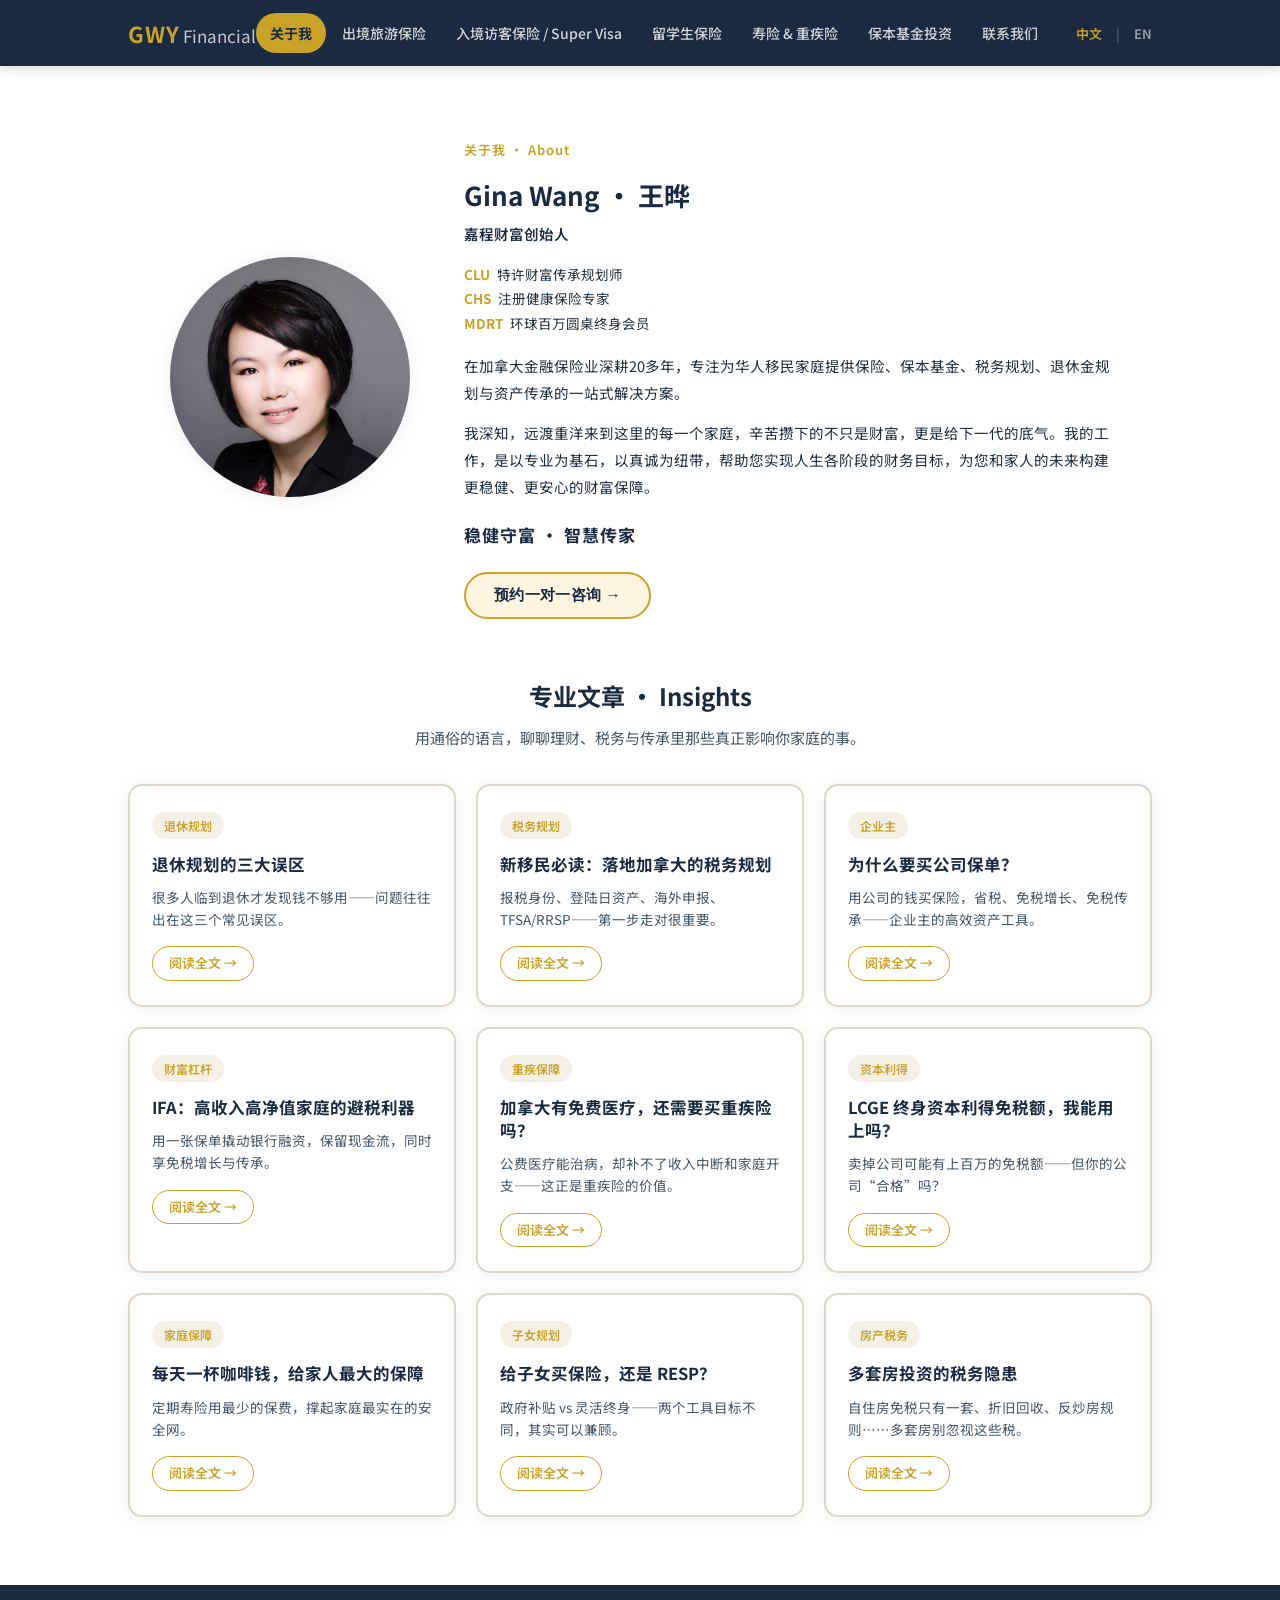
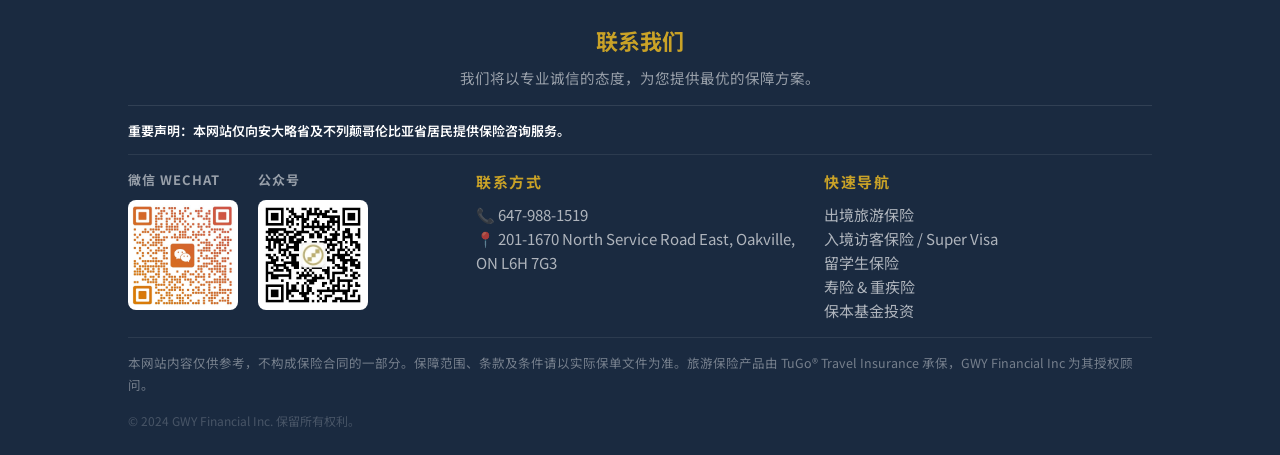
==== about.html @ a99959af "首页改回旅游保险：根页直接打开旅游保险导购，关于我移至 about.html - index.html 现为旅游保险落地页（根页），直接引导销售 - 原首页(关于我)内容移至 about.html，导" ====
<!DOCTYPE html>
<html lang="zh-CN">
<head>
  <meta charset="UTF-8" />
  <meta name="viewport" content="width=device-width, initial-scale=1.0" />
  <title>关于我 | GWY Financial Inc</title>
  <meta name="description" content="嘉程财富 GWY Financial Inc 创始人 Gina Wang —— 为华人移民家庭提供保险理财、保本基金、税务规划、退休金规划与资产传承的一站式服务。" />
  <link rel="stylesheet" href="styles.css?v=6" />
  <link rel="preconnect" href="https://fonts.googleapis.com" />
  <link href="https://fonts.googleapis.com/css2?family=Noto+Sans+SC:wght@300;400;500;700&family=Inter:wght@300;400;500;600;700&display=swap" rel="stylesheet" />
</head>
<body>

<!-- ========== HEADER ========== -->
<header class="site-header">
  <div class="container header-inner">
    <a href="index.html" class="logo">
      <span class="logo-gwy">GWY</span><span class="logo-fin"> Financial</span>
    </a>
    <button class="nav-toggle" aria-label="菜单" onclick="toggleNav()">&#9776;</button>
    <nav class="main-nav" id="mainNav">
      <a href="about.html" class="active" data-i18n="nav.about">关于我</a>
      <a href="index.html#modal-travel"  data-i18n="nav.outbound">出境旅游保险</a>
      <a href="index.html#modal-inbound" data-i18n="nav.inbound">入境访客保险 / Super Visa</a>
      <a href="index.html#modal-student" data-i18n="nav.student">留学生保险</a>
      <a href="index.html#modal-life"    data-i18n="nav.life">寿险 &amp; 重疾险</a>
      <a href="index.html#modal-gif"     data-i18n="nav.gif">保本基金投资</a>
      <a href="#contact-footer" data-i18n="nav.contact">联系我们</a>
    </nav>
    <div class="lang-toggle">
      <button id="btn-zh" class="lang-btn active" onclick="setLang('zh')">中文</button>
      <span class="lang-sep">|</span>
      <button id="btn-en" class="lang-btn"        onclick="setLang('en')">EN</button>
    </div>
  </div>
</header>

<!-- ========== ABOUT / 个人介绍 ========== -->
<section class="section about-section" id="about">
  <div class="container">
    <div class="about-grid">
      <div class="about-photo no-photo">
        <img src="advisor-photo.jpg" alt="顾问照片"
             onload="this.parentNode.classList.remove('no-photo')"
             onerror="this.remove()" />
        <span class="about-photo-ph" data-i18n="about.photo.ph">在此放置您的照片<br/>advisor-photo.jpg</span>
      </div>
      <div class="about-bio">
        <span class="about-eyebrow" data-i18n="about.eyebrow">关于我 · About</span>
        <h2 data-i18n="about.name">Gina Wang · 王晔</h2>
        <p class="about-title" data-i18n="about.title">嘉程财富创始人</p>
        <ul class="about-creds">
          <li data-i18n="about.cred1"><strong>CLU</strong> 特许财富传承规划师</li>
          <li data-i18n="about.cred2"><strong>CHS</strong> 注册健康保险专家</li>
          <li data-i18n="about.cred3"><strong>MDRT</strong> 环球百万圆桌终身会员</li>
        </ul>
        <p data-i18n="about.p1">在加拿大金融保险业深耕20多年，专注为华人移民家庭提供保险、保本基金、税务规划、退休金规划与资产传承的一站式解决方案。</p>
        <p data-i18n="about.p2">我深知，远渡重洋来到这里的每一个家庭，辛苦攒下的不只是财富，更是给下一代的底气。我的工作，是以专业为基石，以真诚为纽带，帮助您实现人生各阶段的财务目标，为您和家人的未来构建更稳健、更安心的财富保障。</p>
        <p class="about-slogan" data-i18n="about.slogan">稳健守富 · 智慧传家</p>
        <div class="about-contact">
          <button type="button" class="btn btn-primary" data-i18n="about.cta" onclick="document.getElementById('aboutReveal').classList.toggle('show')">预约一对一咨询 →</button>
          <div class="about-reveal" id="aboutReveal">
            <a href="tel:6479881519" class="about-phone">📞 647-988-1519</a>
            <div class="about-wechat">
              <img src="wechat-qr.png" alt="微信二维码" />
              <span data-i18n="about.wechat">微信扫码联系</span>
            </div>
          </div>
        </div>
      </div>
    </div>

    <div class="about-articles">
      <h3 data-i18n="about.articles.h">专业文章 · Insights</h3>
      <p class="section-sub" data-i18n="about.articles.sub">用通俗的语言，聊聊理财、税务与传承里那些真正影响你家庭的事。</p>
      <div class="article-cards-grid">

        <div class="article-tile" onclick="openModal('modal-art1')">
          <div class="article-tag" data-i18n="about.art1.tag">退休规划</div>
          <h4 data-i18n="about.art1.t">退休规划的三大误区</h4>
          <p data-i18n="about.art1.p">很多人临到退休才发现钱不够用——问题往往出在这三个常见误区。</p>
          <span class="tile-cta" data-i18n="about.art.cta">阅读全文 →</span>
        </div>

        <div class="article-tile" onclick="openModal('modal-art2')">
          <div class="article-tag" data-i18n="about.art2.tag">税务规划</div>
          <h4 data-i18n="about.art2.t">新移民必读：落地加拿大的税务规划</h4>
          <p data-i18n="about.art2.p">报税身份、登陆日资产、海外申报、TFSA/RRSP——第一步走对很重要。</p>
          <span class="tile-cta" data-i18n="about.art.cta">阅读全文 →</span>
        </div>

        <div class="article-tile" onclick="openModal('modal-art3')">
          <div class="article-tag" data-i18n="about.art3.tag">企业主</div>
          <h4 data-i18n="about.art3.t">为什么要买公司保单？</h4>
          <p data-i18n="about.art3.p">用公司的钱买保险，省税、免税增长、免税传承——企业主的高效资产工具。</p>
          <span class="tile-cta" data-i18n="about.art.cta">阅读全文 →</span>
        </div>

        <div class="article-tile" onclick="openModal('modal-art4')">
          <div class="article-tag" data-i18n="about.art4.tag">财富杠杆</div>
          <h4 data-i18n="about.art4.t">IFA：高收入高净值家庭的避税利器</h4>
          <p data-i18n="about.art4.p">用一张保单撬动银行融资，保留现金流，同时享免税增长与传承。</p>
          <span class="tile-cta" data-i18n="about.art.cta">阅读全文 →</span>
        </div>

        <div class="article-tile" onclick="openModal('modal-art5')">
          <div class="article-tag" data-i18n="about.art5.tag">重疾保障</div>
          <h4 data-i18n="about.art5.t">加拿大有免费医疗，还需要买重疾险吗？</h4>
          <p data-i18n="about.art5.p">公费医疗能治病，却补不了收入中断和家庭开支——这正是重疾险的价值。</p>
          <span class="tile-cta" data-i18n="about.art.cta">阅读全文 →</span>
        </div>

        <div class="article-tile" onclick="openModal('modal-art6')">
          <div class="article-tag" data-i18n="about.art6.tag">资本利得</div>
          <h4 data-i18n="about.art6.t">LCGE 终身资本利得免税额，我能用上吗？</h4>
          <p data-i18n="about.art6.p">卖掉公司可能有上百万的免税额——但你的公司“合格”吗？</p>
          <span class="tile-cta" data-i18n="about.art.cta">阅读全文 →</span>
        </div>

        <div class="article-tile" onclick="openModal('modal-art7')">
          <div class="article-tag" data-i18n="about.art7.tag">家庭保障</div>
          <h4 data-i18n="about.art7.t">每天一杯咖啡钱，给家人最大的保障</h4>
          <p data-i18n="about.art7.p">定期寿险用最少的保费，撑起家庭最实在的安全网。</p>
          <span class="tile-cta" data-i18n="about.art.cta">阅读全文 →</span>
        </div>

        <div class="article-tile" onclick="openModal('modal-art8')">
          <div class="article-tag" data-i18n="about.art8.tag">子女规划</div>
          <h4 data-i18n="about.art8.t">给子女买保险，还是 RESP？</h4>
          <p data-i18n="about.art8.p">政府补贴 vs 灵活终身——两个工具目标不同，其实可以兼顾。</p>
          <span class="tile-cta" data-i18n="about.art.cta">阅读全文 →</span>
        </div>

        <div class="article-tile" onclick="openModal('modal-art9')">
          <div class="article-tag" data-i18n="about.art9.tag">房产税务</div>
          <h4 data-i18n="about.art9.t">多套房投资的税务隐患</h4>
          <p data-i18n="about.art9.p">自住房免税只有一套、折旧回收、反炒房规则……多套房别忽视这些税。</p>
          <span class="tile-cta" data-i18n="about.art.cta">阅读全文 →</span>
        </div>

      </div>
    </div>
  </div>
</section>

<!-- ========== FOOTER ========== -->
<footer class="site-footer" id="contact-footer">
  <div class="container footer-inner">
    <div class="footer-advisor">
      <h3 data-i18n="footer.adv.h3">请联系您的顾问 | Contact Your Advisor</h3>
      <p data-i18n="footer.adv.p">我们将以专业诚信的态度，为您提供最优的保障方案。</p>
    </div>
    <p class="footer-disclaimer-highlight" data-i18n="footer.disclaimer">重要声明：本网站仅向安大略省及不列颠哥伦比亚省居民提供保险咨询服务。</p>
    <div class="footer-grid">
      <div class="footer-col">
        <div class="qr-row">
          <div class="qr-item">
            <h4 data-i18n="footer.wechat">微信 WeChat</h4>
            <img src="wechat-qr.png" alt="微信二维码" class="qr-img" />
          </div>
          <div class="qr-item">
            <h4>公众号</h4>
            <img src="official-qr.png" alt="公众号二维码" class="qr-img" />
          </div>
        </div>
      </div>
      <div class="footer-col">
        <h4 data-i18n="footer.ct.h4">联系方式</h4>
        <p>📞 <a href="tel:6479881519">647-988-1519</a></p>
        <p>📍 201-1670 North Service Road East, Oakville, ON L6H 7G3</p>
      </div>
      <div class="footer-col">
        <h4 data-i18n="footer.nav.h4">快速导航</h4>
        <p><a href="index.html#modal-travel"  data-i18n="nav.outbound">出境旅游保险</a></p>
        <p><a href="index.html#modal-inbound" data-i18n="nav.inbound">入境访客保险 / Super Visa</a></p>
        <p><a href="index.html#modal-student" data-i18n="nav.student">留学生保险</a></p>
        <p><a href="index.html#modal-life"    data-i18n="nav.life">寿险 &amp; 重疾险</a></p>
        <p><a href="index.html#modal-gif"     data-i18n="tile.gif.h">保本基金投资</a></p>
      </div>
    </div>
    <div class="footer-legal">
      <p data-i18n="footer.legal"></p>
      <p style="margin-top:14px;font-size:12px;opacity:.5" data-i18n="footer.copy">© 2024 GWY Financial Inc. 保留所有权利。</p>
    </div>
  </div>
</footer>

<!-- MODAL OVERLAY -->
<div class="modal-overlay" id="modalOverlay" onclick="closeModal()"></div>

<!-- ── ARTICLE MODALS ── -->
<div class="modal" id="modal-art1" role="dialog" aria-modal="true">
  <div class="modal-header">
    <h2 data-i18n="about.art1.t">退休规划的三大误区</h2>
    <button class="modal-close" onclick="closeModal()" aria-label="关闭">✕</button>
  </div>
  <div class="modal-body article-body">
    <p class="article-lead">退休规划，不是退休前才该做的事。下面这三个误区，几乎每个家庭都踩过——越早避开，退休生活越从容。</p>

    <h4>误区一：靠政府福利就够养老</h4>
    <p>很多人以为有 CPP（养老金）和 OAS（老年金）就能安心退休。事实上，这两项加起来通常只能替代退休前收入的 <strong>30%–40%</strong>，远不足以维持原有的生活水平。</p>
    <p>更要注意 OAS 的“回拨”（Clawback）：当你的退休净收入超过约 $90,000，OAS 就会被逐步扣减，收入越高，能拿到的越少。</p>

    <h4>误区二：RRSP 存得越多越好</h4>
    <p>RRSP 是“延税”，不是“免税”。供款时能减税，但退休提取时 <strong>100% 计为收入</strong>，可能把你推到更高税阶，甚至触发 OAS 回拨。</p>
    <ul>
      <li>聪明的做法是 <strong>RRSP / TFSA / 非注册账户</strong> 三者搭配；</li>
      <li>让未来的提取在不同税务“口袋”之间灵活调配，整体税负更低。</li>
    </ul>

    <h4>误区三：退休了就该把钱全放进 GIC / 现金</h4>
    <p>退休后你可能还要再花 25–30 年，通胀会持续侵蚀购买力。完全保守反而带来“长寿风险”——钱比人先花完。适度的稳健增长，依然必要。</p>

    <h4>解决方案：两个免税退休金工具</h4>
    <p>避开误区之后，这两个工具特别适合用来打造退休后的“免税现金流”：</p>
    <ul>
      <li><strong>TFSA（免税储蓄账户）</strong>：账户内投资的增长与取款<strong>全程免税</strong>；退休后提取不计为应税收入，既不会推高税阶，也不触发 OAS 回拨——是退休现金流里最灵活的“免税口袋”。</li>
      <li><strong>分红储蓄保险（参与型分红保险）</strong>：保单现金价值长期<strong>免税复利</strong>增长；退休后可通过保单贷款 / 提取，获得稳定的“免税”补充收入，而不增加应税收入；同时还附带终身寿险保障与财富传承功能，一举多得。</li>
    </ul>
    <p>一句话：想退休后“少缴税、多到手”，<strong>TFSA</strong> 与<strong>分红储蓄保险</strong>是打造免税退休金的两大利器。</p>

    <p class="article-disclaimer">※ 本文仅作一般信息参考，不构成具体的税务、法律或投资建议。请结合自身情况咨询专业顾问。</p>
  </div>
</div>

<div class="modal" id="modal-art2" role="dialog" aria-modal="true">
  <div class="modal-header">
    <h2 data-i18n="about.art2.t">新移民必读：落地加拿大的税务规划</h2>
    <button class="modal-close" onclick="closeModal()" aria-label="关闭">✕</button>
  </div>
  <div class="modal-body article-body">
    <p class="article-lead">从登陆加拿大那一刻起，你就可能成为“全球征税”的税务居民。落地前后做对几件事，能为未来省下一大笔税。</p>

    <h4>1. 你是“税务居民”吗？</h4>
    <p>加拿大对税务居民按<strong>全球收入</strong>征税——全世界的收入都要申报。判断依据是“居住联系”（住所、配偶子女、经济社会联系），而不只是身份或停留天数。</p>

    <h4>2. 登陆日的“视同购买”——最容易被忽略的省税点</h4>
    <p>成为税务居民当天，你的海外资产被<strong>“视同按当日公允市值买入”</strong>。也就是说，登陆<strong>之前</strong>的增值，加拿大不征税。</p>
    <ul>
      <li>务必保留登陆日各项资产（房产、股票等）的市值证明；</li>
      <li>将来出售时以此为成本基准，避免把登陆前的增值也算进来多缴税。</li>
    </ul>

    <h4>3. 海外资产申报 T1135</h4>
    <p>海外资产成本合计超过 <strong>CAD $100,000</strong>，每年须随报税申报 T1135 表。漏报罚款很重，别忽视。</p>

    <h4>4. 用足免税 / 延税账户</h4>
    <ul>
      <li><strong>TFSA</strong>：增长与取款全免税；</li>
      <li><strong>RRSP</strong>：供款减税、延税增长；</li>
      <li><strong>FHSA</strong>：首次购房，减税又免税；</li>
      <li><strong>RESP</strong>：子女教育，政府还有补贴。</li>
    </ul>

    <h4>5. 第一年就报税</h4>
    <p>即使第一年没有收入，也建议报税：可激活 GST/HST 退税、子女福利（CCB）等。</p>

    <p class="article-disclaimer">※ 本文仅作一般信息参考，不构成具体的税务、法律或投资建议。请结合自身情况咨询专业顾问。</p>
  </div>
</div>

<div class="modal" id="modal-art3" role="dialog" aria-modal="true">
  <div class="modal-header">
    <h2 data-i18n="about.art3.t">为什么要买公司保单？</h2>
    <button class="modal-close" onclick="closeModal()" aria-label="关闭">✕</button>
  </div>
  <div class="modal-body article-body">
    <p class="article-lead">对企业主来说，“用公司买还是用个人买保险”，是一个常被忽略、却能差出很多税的决定。把人寿保险放进公司，往往是更高效的选择。</p>

    <h4>1. 用“更便宜”的钱缴保费</h4>
    <p>公司利润的税率通常低于个人最高税率。用公司的钱缴保费，等于用<strong>成本更低的资金</strong>买同一份保障；若先把钱分红到个人再买，得先缴一道个人所得税。</p>

    <h4>2. 保单内免税增长，还不挤占小企业低税率</h4>
    <ul>
      <li>永久寿险保单内的现金价值<strong>免税复利</strong>增长；</li>
      <li>公司里普通投资的被动收入过高（超过 $50,000/年）会侵蚀小企业低税率额度（SBD）；</li>
      <li>而保险内的增长<strong>不计入</strong>这块，帮你守住公司的低税率。</li>
    </ul>

    <h4>3. 身故赔付经 CDA 免税传承</h4>
    <p>公司收到的身故赔付，扣除保单成本基础（ACB）后的部分会进入<strong>资本股息账户（CDA）</strong>，可作为资本股息<strong>免税</strong>派发给股东或继承人——让公司里“被困住”的财富，以免税方式传给下一代。</p>

    <h4>4. 它还能解决这些问题</h4>
    <ul>
      <li><strong>关键人保障</strong>：核心股东 / 高管身故，赔付帮公司渡过过渡期；</li>
      <li><strong>股东买断协议（Buy-Sell）</strong>：合伙人一方身故，用赔付收购其股份，避免家族与公司纠纷；</li>
      <li><strong>流动性</strong>：用保单现金价值做抵押贷款（如 IFA），保留资金继续投资或经营。</li>
    </ul>

    <h4>适合谁？</h4>
    <ul>
      <li>有盈利、且短期用不到全部利润的公司；</li>
      <li>希望税务高效地积累与传承财富的股东；</li>
      <li>有合伙人、需要安排股权传承的企业。</li>
    </ul>

    <p>一句话：公司保单不只是“保障”，更是企业主<strong>省税、增值、传承</strong>三合一的财务工具。</p>

    <p class="article-disclaimer">※ 本文仅作一般信息参考，不构成具体的税务、法律或投资建议。请结合自身情况咨询专业顾问。</p>
  </div>
</div>

<div class="modal" id="modal-art4" role="dialog" aria-modal="true">
  <div class="modal-header">
    <h2 data-i18n="about.art4.t">IFA：高收入高净值家庭的避税利器</h2>
    <button class="modal-close" onclick="closeModal()" aria-label="关闭">✕</button>
  </div>
  <div class="modal-body article-body">
    <p class="article-lead">IFA（Immediate Financing Arrangement，即时融资安排）在高收入、高净值人群中越来越受欢迎——用<strong>一张永久寿险</strong>，同时实现保障、免税增长、税务优化与现金流保留。</p>

    <h4>它是怎么运作的？</h4>
    <ul>
      <li>购买一份永久型（分红）人寿保险，缴入较大保费；</li>
      <li>以保单的现金价值作抵押，向银行<strong>贷款</strong>，把大部分资金“拿回来”继续投资或投入生意；</li>
      <li>保单内的现金价值持续<strong>免税复利</strong>增长；</li>
      <li>若贷款用于赚取收入，贷款利息（有时还有部分保费成本）可能<strong>税前抵扣</strong>；</li>
      <li>身故时，赔付先偿还贷款，剩余部分（公司持有时）通过 CDA 免税传承给家人。</li>
    </ul>

    <h4>适合谁？</h4>
    <ul>
      <li>持续高收入、现金流稳定；</li>
      <li>名下或公司有可投资的资金需求；</li>
      <li>能理解并承受杠杆与利率波动。</li>
    </ul>

    <h4>要注意什么？</h4>
    <p>这是<strong>杠杆策略</strong>，受利率与保单表现影响，必须由专业团队（顾问 + 会计师）共同设计并持续跟踪。</p>

    <p>一句话：IFA 不是“避税魔法”，而是把<strong>保险、信贷、投资</strong>三者结合的高级现金流与税务工具。</p>

    <p class="article-disclaimer">※ 本文仅作一般信息参考，不构成具体的税务、法律或投资建议。请结合自身情况咨询专业顾问。</p>
  </div>
</div>

<div class="modal" id="modal-art5" role="dialog" aria-modal="true">
  <div class="modal-header">
    <h2 data-i18n="about.art5.t">加拿大有免费医疗，还需要买重疾险吗？</h2>
    <button class="modal-close" onclick="closeModal()" aria-label="关闭">✕</button>
  </div>
  <div class="modal-body article-body">
    <p class="article-lead">很多新移民觉得“加拿大看病免费，重疾险没必要”。但公费医疗治的是“病”，补不了“病带来的经济损失”。</p>

    <h4>公费医疗不覆盖什么？</h4>
    <ul>
      <li>患病期间无法工作的<strong>收入损失</strong>；</li>
      <li>房贷、车贷、孩子学费等照常要还的开支；</li>
      <li>部分自费药物、私立康复 / 护理、海外就医、第二医疗意见；</li>
      <li>家人为照顾你而停工的损失。</li>
    </ul>

    <h4>重疾险补的正是这一块</h4>
    <ul>
      <li>一旦确诊合同约定的重大疾病（癌症、心梗、中风等），<strong>一次性赔付一笔免税现金</strong>；</li>
      <li>这笔钱用途完全自由——补收入、还贷款、请护工、出国治疗都行；</li>
      <li>让你能安心养病，而不是一边治病一边为钱发愁。</li>
    </ul>

    <h4>一个简单的算法</h4>
    <p>假设家庭月开支 $8,000，一场大病康复期 2 年，仅生活开支就约 <strong>$192,000</strong>——这还没算收入中断的部分。</p>

    <p>一句话：公费医疗保你“<strong>治得起病</strong>”，重疾险保你“<strong>病得起</strong>”。两者不是替代，而是互补。</p>

    <p class="article-disclaimer">※ 本文仅作一般信息参考，不构成具体的税务、法律或投资建议。请结合自身情况咨询专业顾问。</p>
  </div>
</div>

<div class="modal" id="modal-art6" role="dialog" aria-modal="true">
  <div class="modal-header">
    <h2 data-i18n="about.art6.t">LCGE 终身资本利得免税额，我能用上吗？</h2>
    <button class="modal-close" onclick="closeModal()" aria-label="关闭">✕</button>
  </div>
  <div class="modal-body article-body">
    <p class="article-lead">如果你拥有一家公司，将来卖掉股份时，可能有一笔<strong>上百万</strong>的“终身资本利得免税额”（LCGE）——但前提是你的公司“合格”。</p>

    <h4>LCGE 是什么？</h4>
    <p>出售“合格小企业公司股份（QSBC）”或合格农场 / 渔业资产时，每人可享有一笔终身资本利得免税额（2026 年起约 <strong>CAD $1.275M</strong>）。用好它，卖公司时这部分增值可以<strong>完全免税</strong>。</p>

    <h4>怎样才算“合格”？（QSBC 三大测试，简化版）</h4>
    <ul>
      <li>公司是<strong>加拿大控股私人公司（CCPC）</strong>；</li>
      <li>出售时，90% 以上资产用于在加拿大<strong>积极经营</strong>业务；</li>
      <li>出售前 24 个月内，50% 以上资产持续用于积极经营，且股份由你或关联人持有。</li>
    </ul>

    <h4>常见“踩雷”点</h4>
    <p>公司里囤积太多闲置现金 / 投资（被动资产），会让股份“不合格”——往往需要提前做“净化（Purification）”，而这些动作通常要在出售前 <strong>2 年</strong>就开始布局。</p>

    <h4>能“倍增”吗？</h4>
    <p>通过让配偶、子女（或家庭信托）合理持股，多个家庭成员可各自动用一份 LCGE，进一步放大免税额度。</p>

    <p>一句话：LCGE 是企业主退出时最大的省税机会之一，但“合格”与“倍增”都需要提前 2 年以上规划。</p>

    <p class="article-disclaimer">※ 本文仅作一般信息参考，不构成具体的税务、法律或投资建议。请结合自身情况咨询专业顾问。</p>
  </div>
</div>

<div class="modal" id="modal-art7" role="dialog" aria-modal="true">
  <div class="modal-header">
    <h2 data-i18n="about.art7.t">每天一杯咖啡钱，给家人最大的保障</h2>
    <button class="modal-close" onclick="closeModal()" aria-label="关闭">✕</button>
  </div>
  <div class="modal-body article-body">
    <p class="article-lead">每天一杯咖啡的钱，可能就足以为家人撑起一张几十万的保障网——这就是定期寿险（Term Life）的魅力。</p>

    <h4>什么是定期寿险？</h4>
    <p>在你选定的期限内（如 10、20、30 年），若不幸身故，受益人将获得一笔<strong>免税</strong>赔偿金。它的特点是：<strong>保费低、保额高</strong>，专注做“纯保障”。</p>

    <h4>为什么说“一杯咖啡钱”？</h4>
    <ul>
      <li>趁年轻、健康投保，保费可以非常低；</li>
      <li>举例：30 多岁、健康的投保人，几十万的保额，每天可能只相当于一杯咖啡的花费；</li>
      <li>用最少的钱，买到家庭最需要的那份安心。</li>
    </ul>

    <h4>这笔保障能做什么？</h4>
    <p>一旦家庭经济支柱不在，赔付金可以：</p>
    <ul>
      <li>还清房贷、车贷，保住家庭的房子；</li>
      <li>支付孩子的教育和成长费用；</li>
      <li>覆盖几年的家庭日常开支，让家人有喘息和重新安排生活的时间。</li>
    </ul>

    <h4>谁最需要？</h4>
    <ul>
      <li>上有老下有小、收入是家庭主力；</li>
      <li>背着房贷、车贷等长期负债；</li>
      <li>预算有限，但想先把“万一”的风险兜住。</li>
    </ul>

    <h4>还有一个隐藏优势</h4>
    <p>很多定期寿险可在一定年限内<strong>免体检转换</strong>为永久寿险——先用低保费锁定保障，将来需要时再升级，不必担心届时健康变化而无法投保。</p>

    <p>一句话：定期寿险不是为自己买的，而是为了“万一我不在了，家人还能好好生活”而买的。</p>

    <p class="article-disclaimer">※ 本文仅作一般信息参考，不构成具体的税务、法律或投资建议。请结合自身情况咨询专业顾问。</p>
  </div>
</div>

<div class="modal" id="modal-art8" role="dialog" aria-modal="true">
  <div class="modal-header">
    <h2 data-i18n="about.art8.t">给子女买保险，还是 RESP？</h2>
    <button class="modal-close" onclick="closeModal()" aria-label="关闭">✕</button>
  </div>
  <div class="modal-body article-body">
    <p class="article-lead">“给孩子存钱，是买保险还是开 RESP？”这其实不是非此即彼——两者目标不同，搞清楚再决定，甚至可以兼顾。</p>

    <h4>RESP：为“上学”而生</h4>
    <ul>
      <li>政府补贴 CESG：供款的 20%，每年最高 $500，终身最高 $7,200；</li>
      <li>账户内投资免税增长；</li>
      <li>孩子读大专 / 大学时提取，以孩子较低的税率计税。</li>
      <li>局限：主要用于继续教育；若孩子不升学，补贴要退回、增长部分提取还可能被加税；供款终身上限 $50,000。</li>
    </ul>

    <h4>儿童保险（永久寿险）：为“人生”做准备</h4>
    <ul>
      <li>趁孩子年幼、健康，用极低保费锁定<strong>终身可保性</strong>（将来即使生病也有保障）；</li>
      <li>保单现金价值免税增长，未来可灵活用作首付、创业、补充教育金；</li>
      <li>用途不限于读书，也不受“必须升学”约束。</li>
    </ul>

    <h4>怎么选？</h4>
    <p>不必二选一。常见做法是：<strong>先用 RESP 拿足政府补贴</strong>，再用儿童保险做一份灵活、长期的财富储备，两者互补。</p>

    <p>一句话：RESP 管“上学”，保险管“人生”——能兼顾，孩子的底气最足。</p>

    <p class="article-disclaimer">※ 本文仅作一般信息参考，不构成具体的税务、法律或投资建议。请结合自身情况咨询专业顾问。</p>
  </div>
</div>

<div class="modal" id="modal-art9" role="dialog" aria-modal="true">
  <div class="modal-header">
    <h2 data-i18n="about.art9.t">多套房投资的税务隐患</h2>
    <button class="modal-close" onclick="closeModal()" aria-label="关闭">✕</button>
  </div>
  <div class="modal-body article-body">
    <p class="article-lead">华人家庭爱以房产置业、投资，但“多套房”背后藏着不少容易被忽略的税务隐患。往往卖之前才发现，已经晚了。</p>

    <h4>1. 自住房免税，只有一套</h4>
    <p>“自住房资本利得豁免（PRE）”每个家庭每年只能指定<strong>一套</strong>房产享受免税。第二套、第三套出售时，增值部分要缴资本利得税。</p>

    <h4>2. 出租房：资本利得 + 折旧回收</h4>
    <ul>
      <li>出售出租房时，增值的一部分要计入<strong>应税收入</strong>；</li>
      <li>若你过去申报过房屋折旧（CCA），出售时还要做“折旧回收（Recapture）”，把之前抵扣的折旧补回来计税。</li>
    </ul>

    <h4>3. 频繁买卖可能被当成“生意”</h4>
    <ul>
      <li>短期买卖、装修转手（flipping）可能被 CRA 认定为<strong>经营收入</strong>，100% 计税，还可能涉及 GST/HST；</li>
      <li>自 2023 年起的“反炒房规则”：持有不足 12 个月就出售的住宅，通常直接按营业收入征税（搬迁、离婚等特殊情形可豁免）。</li>
    </ul>

    <h4>4. 传承时的“视同出售”</h4>
    <p>人离世时，名下房产被视同按市价处分，多套房可能一次性触发大笔资本利得税，给继承人带来现金压力。</p>

    <h4>5. 海外房产也要申报</h4>
    <p>持有成本超过 CAD $100,000 的海外房产，每年需申报 T1135；将来出售同样涉及加拿大税。</p>

    <h4>几点建议</h4>
    <ul>
      <li>买入前就规划<strong>持有结构</strong>（个人 / 公司 / 信托）；</li>
      <li>保留装修与持有成本凭证；</li>
      <li>合理安排自住房的指定年份；</li>
      <li>提前为传承可能产生的税款准备流动性（如人寿保险）。</li>
    </ul>

    <p>一句话：多套房的税，往往不在“买”时，而在“卖”和“传”时——提前规划才省心。</p>

    <p class="article-disclaimer">※ 本文仅作一般信息参考，不构成具体的税务、法律或投资建议。请结合自身情况咨询专业顾问。</p>
  </div>
</div>

<script src="scripts.js?v=6"></script>
</body>
</html>
---- styles.css ----
/* =============================================
   GWY Financial – Travel Insurance Site
   Palette: warm cream bg · gold accent · navy header & footer
   ============================================= */

:root {
  --navy:        #1a2a40;
  --navy-mid:    #253650;
  --gold:        #c9a227;
  --gold-light:  #e0b93a;
  --gold-pale:   #fdf5e0;
  --cream:       #f5f0e6;
  --cream-mid:   #ede8dc;
  --cream-dark:  #e3ddd0;
  --white:       #ffffff;
  --text:        #1e2d3d;
  --text-mid:    #445566;
  --text-light:  #7a8a99;
  --border:      #ddd7cc;
  --radius:      14px;
  --radius-sm:   8px;
  --shadow:      0 2px 18px rgba(30,45,61,0.08);
  --shadow-hover:0 8px 32px rgba(30,45,61,0.14);
  --font:        'Noto Sans SC', 'Inter', sans-serif;
}

*, *::before, *::after { box-sizing: border-box; margin: 0; padding: 0; -webkit-tap-highlight-color: transparent; }
html { scroll-behavior: smooth; }
body { font-family: var(--font); color: var(--text); background: var(--cream); font-size: 16px; line-height: 1.75; }
a { color: var(--navy-mid); text-decoration: none; }
a:hover { color: var(--gold); text-decoration: none; }

/* ---- Container ---- */
.container { max-width: 1080px; margin: 0 auto; padding: 0 28px; }

/* ---- Buttons ---- */
.btn {
  display: inline-block; padding: 12px 28px;
  border-radius: 30px; font-weight: 600; font-size: 15px;
  cursor: pointer; border: 2px solid transparent;
  transition: all 0.22s; text-decoration: none; letter-spacing: 0.3px;
}
.btn-primary        { background: var(--gold-pale); color: var(--navy); border-color: var(--gold); -webkit-tap-highlight-color: transparent; }
.btn-primary:hover  { background: var(--gold-pale); border-color: var(--gold-light); }
.btn-primary:active { background: var(--gold-pale); border-color: var(--gold); outline: none; box-shadow: none; }
.btn:active { outline: none; box-shadow: none; }
.btn-primary:focus, .btn-primary:focus-visible { outline: none; box-shadow: none; }
.btn:focus, .btn:focus-visible { outline: none; box-shadow: none; }
a.btn, a.btn:visited, a.btn:active, a.btn:focus { outline: none; box-shadow: none; -webkit-tap-highlight-color: transparent; }
.btn-outline       { background: var(--white); color: var(--navy); border-color: var(--border); }
.btn-outline:hover { background: var(--cream-mid); border-color: var(--gold); }
.btn-lg { padding: 14px 36px; font-size: 16px; }

/* ---- Cards ---- */
.card {
  background: var(--white); border-radius: var(--radius);
  padding: 32px; box-shadow: var(--shadow);
  border: 1px solid var(--border);
}

/* ========== HEADER ========== */
.site-header {
  position: sticky; top: 0; z-index: 100;
  background: var(--navy);
  box-shadow: 0 2px 12px rgba(0,0,0,0.18);
}
.header-inner {
  display: flex; align-items: center; justify-content: space-between; height: 66px;
}
.logo { display: flex; align-items: baseline; gap: 3px; text-decoration: none; }
.logo-gwy  { font-size: 22px; font-weight: 700; color: var(--gold); letter-spacing: 1px; }
.logo-fin  { font-size: 17px; font-weight: 400; color: rgba(255,255,255,0.75); }

.main-nav { display: flex; gap: 2px; }
.main-nav a {
  color: rgba(255,255,255,0.80); padding: 8px 14px; border-radius: 20px;
  font-size: 14px; font-weight: 500; transition: all 0.2s; white-space: nowrap;
}
.main-nav a:hover { background: rgba(255,255,255,0.12); color: #fff; }
.main-nav a.active { background: var(--gold); color: var(--navy); font-weight: 700; }

.nav-toggle { display: none; background: none; border: none; font-size: 22px; cursor: pointer; color: #fff; }

/* ── Language toggle ── */
.lang-toggle { display: flex; align-items: center; gap: 6px; margin-left: 16px; flex-shrink: 0; }
.lang-sep    { color: rgba(255,255,255,0.3); font-size: 14px; }
.lang-btn {
  background: none; border: none; cursor: pointer;
  font-family: var(--font); font-size: 13px; font-weight: 600;
  color: rgba(255,255,255,0.55); padding: 4px 8px; border-radius: 4px;
  transition: color 0.18s;
}
.lang-btn:hover { color: #fff; }
.lang-btn.active { color: var(--gold); }

/* ========== HERO ========== */
.hero {
  background: linear-gradient(155deg, #f7f2e8 0%, #ede6d8 55%, #e6dece 100%);
  padding: 52px 0 40px; text-align: center;
  border-bottom: 1px solid var(--cream-dark);
}
.hero h1 {
  font-size: clamp(28px, 5vw, 48px); font-weight: 700;
  color: var(--navy); margin-bottom: 10px; line-height: 1.2;
}
.hero-sub {
  font-size: clamp(14px, 1.8vw, 17px); color: var(--text-mid);
  margin-bottom: 6px; max-width: 680px; margin-left: auto; margin-right: auto;
  white-space: nowrap;
}
.hero-btns { display: flex; gap: 14px; justify-content: center; flex-wrap: wrap; }

/* ========== COMPLIANCE BANNER ========== */
.compliance-banner {
  background: var(--white);
  border-bottom: 1px solid var(--cream-dark);
  padding: 12px 0;
}
.compliance-banner p { font-size: 12.5px; color: var(--text-light); line-height: 1.6; }
.compliance-banner strong { color: var(--text-mid); }
.compliance-banner em { color: #aab0b8; }

/* ========== SECTIONS ========== */
.section     { padding: 68px 0; background: var(--cream); }
.section-alt { padding: 68px 0; background: var(--white); }

.section-header { text-align: center; margin-bottom: 44px; }
.section-header h2 {
  font-size: clamp(22px, 4vw, 34px); font-weight: 700;
  color: var(--navy); margin-bottom: 10px;
}
.section-header h2::after {
  content: ''; display: block; width: 40px; height: 3px;
  background: var(--gold); border-radius: 2px;
  margin: 10px auto 0;
}
.section-sub { font-size: 15px; color: var(--text-mid); max-width: 560px; margin: 0 auto; }

/* ========== TABS ========== */
.tab-bar { display: flex; gap: 10px; margin-bottom: 28px; flex-wrap: wrap; }
.tab-btn {
  flex: 1; min-width: 180px; background: var(--white);
  border: 1.5px solid var(--border); border-radius: var(--radius);
  padding: 16px 20px; cursor: pointer; font-family: var(--font);
  font-size: 14px; font-weight: 600; color: var(--text-mid);
  text-align: center; transition: all 0.2s; line-height: 1.5;
}
.tab-btn:hover { border-color: var(--gold); color: var(--navy); }
.tab-btn.active { border-color: var(--gold); background: var(--gold-pale); color: var(--navy); box-shadow: var(--shadow); }
.tab-btn small { font-weight: 400; font-size: 12px; display: block; color: var(--text-light); }
.tab-btn.active small { color: var(--text-mid); }

.tab-panel { animation: fadeIn 0.25s ease; }
.tab-panel.hidden { display: none; }
@keyframes fadeIn { from { opacity:0; transform:translateY(6px); } to { opacity:1; transform:none; } }

/* ========== PRODUCT INTRO ========== */
.product-intro h3 { font-size: 19px; color: var(--navy); margin-bottom: 10px; }
.product-intro > p { color: var(--text-mid); margin-bottom: 18px; }

.feature-list { list-style: none; margin-bottom: 24px; }
.feature-list li { padding: 4px 0; font-size: 14.5px; color: var(--text-mid); }

/* ========== TUGO WIDGET ========== */
.tugo-placeholder {
  background: var(--gold-pale); border: 1.5px dashed var(--gold);
  border-radius: var(--radius-sm); padding: 28px; text-align: center;
  margin-top: 20px;
}
.tugo-placeholder p { color: var(--navy); font-size: 15px; margin-bottom: 6px; }
.placeholder-note { color: var(--text-light) !important; font-size: 13px !important; font-style: italic; }

/* ========== STEPS (CLAIMS) ========== */
.claims-section h3 { font-size: 19px; color: var(--navy); margin-bottom: 22px; }
.steps { display: flex; flex-direction: column; gap: 18px; }
.step { display: flex; gap: 16px; align-items: flex-start; }
.step-num {
  flex-shrink: 0; width: 34px; height: 34px;
  background: var(--gold); color: var(--navy); border-radius: 50%;
  display: flex; align-items: center; justify-content: center;
  font-weight: 700; font-size: 14px;
}
.step strong { display: block; margin-bottom: 3px; color: var(--navy); font-size: 15px; }
.step p { color: var(--text-mid); font-size: 13.5px; margin: 0; }

/* ========== FAQ ========== */
.faq-section h3 { font-size: 19px; color: var(--navy); margin-bottom: 14px; }
.faq-list { display: flex; flex-direction: column; gap: 6px; }

details {
  background: var(--white); border: 1px solid var(--border);
  border-radius: var(--radius-sm); overflow: hidden;
}
details summary {
  padding: 15px 20px; cursor: pointer; font-weight: 600; font-size: 14.5px;
  list-style: none; display: flex; justify-content: space-between; align-items: center;
  color: var(--navy); user-select: none;
}
details summary::-webkit-details-marker { display: none; }
details summary::after { content: '+'; font-size: 18px; color: var(--gold); transition: transform 0.2s; }
details[open] summary::after { transform: rotate(45deg); }
details[open] summary { border-bottom: 1px solid var(--cream-dark); }
details p { padding: 14px 20px; color: var(--text-mid); font-size: 14px; line-height: 1.75; }

/* ========== CONTACT BOX ========== */
.contact-box h3 { font-size: 17px; color: var(--navy); margin-bottom: 16px; }
.contact-grid { display: grid; grid-template-columns: repeat(auto-fit, minmax(180px, 1fr)); gap: 16px; }
.contact-grid div { font-size: 13.5px; line-height: 1.75; }
.contact-grid strong { display: block; color: var(--navy); margin-bottom: 2px; font-size: 13px; text-transform: uppercase; letter-spacing: 0.5px; }

/* ========== PRODUCT CARDS (Life) ========== */
.product-cards { display: grid; grid-template-columns: repeat(2, 1fr); gap: 22px; }
.product-card { text-align: center; transition: box-shadow 0.2s, transform 0.2s; }
.product-card:hover { box-shadow: var(--shadow-hover); transform: translateY(-3px); }
.product-icon { font-size: 38px; margin-bottom: 12px; }
.product-card h3 { font-size: 16px; color: var(--navy); margin-bottom: 10px; }
.product-card > p { font-size: 13.5px; color: var(--text-mid); margin-bottom: 14px; }
.product-card .feature-list { text-align: left; }

/* ========== CASE STUDIES ========== */
.cases-section h3 { font-size: 22px; color: var(--navy); margin-bottom: 20px; text-align: center; }
.case-grid { display: grid; grid-template-columns: repeat(2, 1fr); gap: 20px; }
.case-card { position: relative; padding-top: 20px; }
.case-tag {
  position: absolute; top: -12px; left: 24px;
  background: var(--gold); color: var(--navy);
  font-size: 11.5px; font-weight: 700;
  padding: 3px 12px; border-radius: 20px; letter-spacing: 0.3px;
}
.case-card p { font-size: 13.5px; color: var(--text-mid); line-height: 1.75; margin-bottom: 8px; }
.case-card p strong { color: var(--text); }

/* ========== CONTACT FORM ========== */
.contact-form-section h3 { font-size: 22px; color: var(--navy); margin-bottom: 8px; }
.form-note { color: var(--text-mid); font-size: 14px; margin-bottom: 28px; }

.form-grid { display: grid; grid-template-columns: 1fr 1fr; gap: 16px; margin-bottom: 16px; }
.form-group { display: flex; flex-direction: column; gap: 6px; }
.form-group.full-width { grid-column: 1 / -1; }
.form-group label { font-size: 13px; font-weight: 600; color: var(--text-mid); text-transform: uppercase; letter-spacing: 0.4px; }
.req { color: #c0392b; }

input[type="text"], input[type="tel"], input[type="email"], select, textarea {
  width: 100%; padding: 10px 14px; border: 1.5px solid var(--border);
  border-radius: var(--radius-sm); font-family: var(--font); font-size: 15px;
  color: var(--text); background: var(--white); transition: border-color 0.2s;
}
input:focus, select:focus, textarea:focus {
  outline: none; border-color: var(--gold);
  box-shadow: 0 0 0 3px rgba(201,162,39,0.12);
}

.checkbox-group { display: flex; flex-wrap: wrap; gap: 16px; margin-top: 4px; }
.checkbox-group label, .checkbox-label {
  display: flex; align-items: center; gap: 8px;
  font-size: 14px; cursor: pointer; color: var(--text-mid);
  text-transform: none; letter-spacing: 0; font-weight: 400;
}
.checkbox-group input[type="checkbox"], .checkbox-label input { width: auto; }

.form-success { margin-top: 16px; padding: 14px 18px; background: #f0faf3; border: 1px solid #b8e0c4; border-radius: var(--radius-sm); color: #1e6b3a; font-size: 14.5px; }
.form-error   { margin-top: 16px; padding: 14px 18px; background: #fdf0ee; border: 1px solid #f0c0b8; border-radius: var(--radius-sm); color: #b03020; font-size: 14.5px; }
.hidden { display: none; }

/* ========== FOOTER ========== */
.site-footer { background: var(--navy); color: rgba(255,255,255,0.80); padding: 36px 0 24px; }

.footer-advisor {
  text-align: center; margin-bottom: 14px; padding-bottom: 14px;
  border-bottom: 1px solid rgba(255,255,255,0.10);
}
.footer-advisor h3 { font-size: 22px; color: var(--gold); margin-bottom: 6px; }
.footer-advisor p  { color: rgba(255,255,255,0.55); font-size: 14.5px; }

.footer-grid {
  display: grid; grid-template-columns: repeat(auto-fit, minmax(200px, 1fr));
  gap: 20px; margin-bottom: 24px;
}
.footer-col h4 {
  font-size: 15px; font-weight: 700; color: var(--gold);
  text-transform: uppercase; letter-spacing: 1.5px; margin-bottom: 8px;
}
.footer-compliance { font-size: 12.5px; color: rgba(255,255,255,0.5); margin-top: 6px; line-height: 1.65; }
.footer-compliance strong { color: rgba(255,255,255,0.65); }
.footer-compliance em { color: rgba(255,255,255,0.4); }
.footer-col p    { font-size: 15px; color: rgba(255,255,255,0.65); line-height: 1.6; }
.footer-col a    { color: rgba(255,255,255,0.65); }
.footer-col a:hover { color: var(--gold); }

.wechat-qr { margin-top: 4px; }
.qr-row { display: flex; gap: 20px; align-items: flex-start; }
.qr-item h4 { font-size: 13px; text-transform: uppercase; letter-spacing: 1px; color: rgba(255,255,255,0.55); margin-bottom: 8px; }
.qr-img { width: 110px; height: 110px; border-radius: 8px; display: block; }
.qr-placeholder {
  width: 150px; height: 150px; border: 1.5px dashed rgba(255,255,255,0.2);
  border-radius: var(--radius-sm); display: flex; flex-direction: column;
  align-items: center; justify-content: center; text-align: center;
  color: rgba(255,255,255,0.35); font-size: 12px; padding: 12px; line-height: 1.6;
}

.footer-legal {
  border-top: 1px solid rgba(255,255,255,0.08); padding-top: 14px;
  font-size: 12.5px; color: rgba(255,255,255,0.40); line-height: 1.75;
  margin-top: -10px;
}
.footer-disclaimer-highlight {
  font-size: 13px; font-weight: 600;
  color: #ffffff;
  margin-bottom: 14px; padding-bottom: 12px;
  border-bottom: 1px solid rgba(255,255,255,0.08);
  line-height: 1.7; text-align: left;
}
.footer-legal em  { color: rgba(255,255,255,0.30); }
.footer-legal a   { color: rgba(255,255,255,0.45); }

/* ========== RESPONSIVE ========== */
@media (max-width: 768px) {
  .nav-toggle { display: block; }
  .main-nav {
    display: none; position: absolute; top: 66px; left: 0; right: 0;
    background: var(--navy); flex-direction: column;
    padding: 10px 16px 18px; box-shadow: 0 8px 20px rgba(0,0,0,0.2);
  }
  .main-nav.open { display: flex; }
  .main-nav a { padding: 12px 16px; font-size: 16px; border-radius: var(--radius-sm); }
  .site-header { position: relative; }

  .hero { padding: 48px 0 44px; }
  .hero-btns { flex-direction: column; align-items: center; }
  .btn { width: 100%; max-width: 280px; text-align: center; }

  .form-grid { grid-template-columns: 1fr; }
  .tab-bar { flex-direction: column; }
  .tab-btn { min-width: unset; }
  .footer-grid { grid-template-columns: 1fr 1fr; }
  .product-cards, .case-grid { grid-template-columns: 1fr; }
}

@media (max-width: 480px) {
  .footer-grid { grid-template-columns: 1fr; }
  .contact-grid { grid-template-columns: 1fr; }
  .card { padding: 20px; }
  .hero h1 { font-size: 22px !important; }
  .hero-sub { white-space: normal !important; font-size: 14px; padding: 0 20px; line-height: 1.8; }
}

/* ========== PRODUCT TILES GRID ========== */
.hero-hint {
  font-size: 14px; color: var(--text-mid);
  margin-top: 10px; letter-spacing: 0.2px;
}

.products-grid-section { padding: 36px 0 40px; }
.products-grid-section h2 { text-align: center; font-size: 26px; font-weight: 700; color: var(--navy); margin-bottom: 8px; }
.products-grid-section .section-sub { text-align: center; color: var(--text-mid); font-size: 15px; margin-bottom: 36px; }

.product-cards-grid {
  display: grid;
  grid-template-columns: repeat(5, 1fr);
  gap: 20px;
}

.product-tile {
  background: var(--white);
  border-radius: var(--radius);
  padding: 28px 22px 24px;
  text-align: center;
  cursor: pointer;
  border: 2px solid var(--border);
  box-shadow: var(--shadow);
  transition: all 0.22s;
  user-select: none;
}
.product-tile:hover {
  border-color: var(--gold);
  box-shadow: var(--shadow-hover);
  transform: translateY(-3px);
}
.tile-icon { font-size: 38px; margin-bottom: 14px; line-height: 1; }
.product-tile h3 { font-size: 16px; font-weight: 700; color: var(--navy); margin-bottom: 8px; }
.product-tile p { font-size: 13.5px; color: var(--text-mid); line-height: 1.65; margin-bottom: 16px; }
.tile-cta {
  display: inline-block;
  font-size: 13px; font-weight: 600;
  color: var(--gold);
  border: 1.5px solid var(--gold);
  border-radius: 20px;
  padding: 5px 16px;
  transition: all 0.18s;
}
.product-tile:hover .tile-cta {
  background: var(--gold);
  color: var(--white);
}

/* ========== ABOUT / 个人介绍 ========== */
.about-section { background: var(--white); }
.about-grid {
  display: grid;
  grid-template-columns: 260px 1fr;
  gap: 44px;
  align-items: center;
  max-width: 960px;
  margin: 0 auto 56px;
}
.about-photo {
  width: 240px;
  height: 240px;
  border-radius: 50%;
  overflow: hidden;
  box-shadow: var(--shadow);
  background: var(--cream);
  display: flex;
  align-items: center;
  justify-content: center;
  margin: 0 auto;
}
.about-photo img { width: 100%; height: 100%; object-fit: cover; object-position: center top; display: block; }
.about-photo-ph { display: none; }
.about-photo.no-photo {
  border: 2px dashed var(--border);
  box-shadow: none;
}
.about-photo.no-photo .about-photo-ph {
  display: block;
  text-align: center;
  font-size: 13px;
  color: var(--text-mid);
  line-height: 1.8;
}
.about-eyebrow {
  display: inline-block;
  font-size: 13px; font-weight: 600;
  letter-spacing: 1px;
  color: var(--gold);
  margin-bottom: 10px;
}
.about-bio h2 { font-size: 26px; font-weight: 700; color: var(--navy); margin-bottom: 4px; }
.about-title { font-size: 14.5px; font-weight: 600; color: var(--text-mid); margin-bottom: 12px; }
.about-creds { list-style: none; padding: 0; margin: 0 0 18px; }
.about-creds li {
  font-size: 13.5px; color: var(--text); line-height: 1.5;
  padding: 2px 0;
}
.about-creds li strong { color: var(--gold); font-weight: 700; margin-right: 4px; }
.about-bio p { font-size: 14.5px; color: var(--text); line-height: 1.85; margin-bottom: 14px; }
.about-slogan {
  font-size: 17px !important; font-weight: 700;
  color: var(--navy) !important;
  letter-spacing: 1px;
  margin: 18px 0 22px !important;
}
.about-bio .btn { display: inline-block; cursor: pointer; }
.about-reveal { display: none; margin-top: 18px; }
.about-reveal.show { display: block; }
.about-phone {
  display: inline-block; font-size: 19px; font-weight: 700;
  color: var(--navy); margin-bottom: 14px;
}
.about-phone:hover { color: var(--gold); }
.about-wechat { text-align: center; width: 150px; }
.about-wechat img {
  width: 150px; height: 150px; display: block;
  border: 1px solid var(--border); border-radius: 8px;
  background: #fff; padding: 6px;
}
.about-wechat span {
  display: block; font-size: 13px; color: var(--text-mid); margin-top: 8px;
}
@media (max-width: 760px) {
  .about-wechat { margin-left: auto; margin-right: auto; }
}

/* Articles */
.about-articles { max-width: 1040px; margin: 0 auto; text-align: center; }
.about-articles h3 { font-size: 24px; font-weight: 700; color: var(--navy); margin-bottom: 8px; }
.about-articles .section-sub { color: var(--text-mid); font-size: 15px; margin-bottom: 32px; }
.article-cards-grid {
  display: grid;
  grid-template-columns: repeat(3, 1fr);
  gap: 20px;
  text-align: left;
}
.article-tile {
  background: var(--white);
  border-radius: var(--radius);
  padding: 24px 22px;
  cursor: pointer;
  border: 2px solid var(--border);
  box-shadow: var(--shadow);
  transition: all 0.22s;
}
.article-tile:hover {
  border-color: var(--gold);
  box-shadow: var(--shadow-hover);
  transform: translateY(-3px);
}
.article-tag {
  display: inline-block;
  font-size: 12px; font-weight: 600;
  color: var(--gold);
  background: var(--cream);
  border-radius: 14px;
  padding: 3px 12px;
  margin-bottom: 14px;
}
.article-tile h4 { font-size: 16.5px; font-weight: 700; color: var(--navy); margin-bottom: 10px; line-height: 1.4; }
.article-tile p { font-size: 13.5px; color: var(--text-mid); line-height: 1.65; margin-bottom: 16px; }

.article-body { padding-top: 4px; }
.article-body .article-lead {
  font-size: 15.5px; color: var(--text); line-height: 1.85;
  background: var(--cream); border-left: 3px solid var(--gold);
  border-radius: 8px; padding: 14px 16px; margin-bottom: 20px;
}
.article-body h4 {
  font-size: 16.5px; font-weight: 700; color: var(--navy);
  margin: 24px 0 10px;
}
.article-body p { font-size: 14.5px; color: var(--text); line-height: 1.85; margin-bottom: 12px; }
.article-body ul { margin: 0 0 14px; padding-left: 0; list-style: none; }
.article-body li {
  font-size: 14.5px; color: var(--text); line-height: 1.7;
  padding-left: 20px; position: relative; margin-bottom: 7px;
}
.article-body li::before {
  content: ""; position: absolute; left: 4px; top: 10px;
  width: 5px; height: 5px; border-radius: 50%; background: var(--gold);
}
.article-body strong { color: var(--navy); font-weight: 700; }
.article-body .article-disclaimer {
  font-size: 12.5px; color: var(--text-mid); line-height: 1.7;
  border-top: 1px solid var(--border); margin-top: 22px; padding-top: 14px;
}

@media (max-width: 760px) {
  .about-grid {
    grid-template-columns: 1fr;
    justify-items: center;
    text-align: center;
    gap: 26px;
  }
  .about-bio { text-align: center; }
  .article-cards-grid { grid-template-columns: 1fr; }
}

/* ========== MODAL OVERLAY & CONTAINER ========== */
.modal-overlay {
  display: none;
  position: fixed; inset: 0;
  background: rgba(15, 25, 40, 0.55);
  backdrop-filter: blur(3px);
  z-index: 900;
  animation: fadeIn 0.2s ease;
}
.modal-overlay.active { display: block; }

@keyframes fadeIn { from { opacity: 0; } to { opacity: 1; } }
@keyframes slideUp { from { opacity: 0; transform: translateY(24px); } to { opacity: 1; transform: translateY(0); } }

.modal {
  display: none;
  position: fixed;
  top: 50%; left: 50%;
  transform: translate(-50%, -48%);
  width: min(800px, 94vw);
  max-height: 88vh;
  background: var(--white);
  border-radius: 18px;
  box-shadow: 0 24px 64px rgba(15,25,40,0.22);
  z-index: 1000;
  overflow: hidden;
  flex-direction: column;
}
.modal.active {
  display: flex;
  animation: slideUp 0.24s ease;
}

.modal-header {
  display: flex;
  align-items: center;
  justify-content: space-between;
  padding: 20px 28px 16px;
  border-bottom: 1px solid var(--border);
  background: var(--navy);
  color: var(--white);
  flex-shrink: 0;
}
.modal-header h2 { font-size: 20px; font-weight: 700; color: var(--white); margin: 0; }
.modal-close {
  background: rgba(255,255,255,0.12);
  border: none;
  color: var(--white);
  font-size: 18px;
  width: 36px; height: 36px;
  border-radius: 50%;
  cursor: pointer;
  display: flex; align-items: center; justify-content: center;
  transition: background 0.18s;
}
.modal-close:hover { background: rgba(255,255,255,0.25); }

.modal-body {
  overflow-y: auto;
  padding: 24px 28px 28px;
  flex: 1;
}

/* Modal tab bar */
.modal-body .tab-bar {
  display: flex; gap: 8px;
  margin-bottom: 22px;
  padding-bottom: 0;
  border-bottom: 2px solid var(--border);
}
.modal-body .tab-btn {
  padding: 9px 20px;
  border: none; background: none;
  border-bottom: 3px solid transparent;
  margin-bottom: -2px;
  font-size: 14px; font-weight: 600;
  color: var(--text-mid);
  cursor: pointer;
  border-radius: 0;
  transition: all 0.18s;
}
.modal-body .tab-btn.active {
  color: var(--navy);
  border-bottom-color: var(--gold);
}
.modal-body .tab-btn:hover { color: var(--navy); }

/* Tab panel content */
.tab-panel.hidden { display: none; }
.tab-panel h3 { font-size: 17px; font-weight: 700; color: var(--navy); margin-bottom: 8px; }
.tab-panel > p { font-size: 14px; color: var(--text-mid); margin-bottom: 16px; line-height: 1.7; }

.feature-list { list-style: none; padding: 0; margin: 0 0 20px; display: grid; grid-template-columns: 1fr 1fr; gap: 8px 16px; }
.feature-list li { font-size: 14px; color: var(--text); line-height: 1.55; }

/* CTA box inside modal */
.modal-cta-box {
  background: var(--gold-pale);
  border: 1.5px solid var(--gold);
  border-radius: var(--radius);
  padding: 20px 24px;
  text-align: center;
  margin: 20px 0 8px;
}
.modal-cta-box p { font-size: 13px; color: var(--text-mid); margin-bottom: 12px; }
.btn-lg { padding: 14px 36px; font-size: 15px; }

.cta-note {
  font-size: 12.5px; color: var(--text-light); text-align: center; margin-top: 10px; line-height: 1.6;
}

/* Divider & secondary info sections */
.modal-details { margin-top: 24px; }
.modal-details h4 { font-size: 14px; font-weight: 700; color: var(--navy); margin: 20px 0 8px; }
.modal-details p, .modal-details li { font-size: 13.5px; color: var(--text-mid); line-height: 1.7; }
.modal-details ul { padding-left: 18px; margin: 0; }
.modal-details .step { display: flex; gap: 12px; margin-bottom: 12px; }
.modal-details .step-num {
  flex-shrink: 0; width: 26px; height: 26px;
  background: var(--navy); color: var(--white);
  border-radius: 50%; display: flex; align-items: center; justify-content: center;
  font-size: 12px; font-weight: 700;
}
.modal-details .step-body { font-size: 13.5px; color: var(--text); line-height: 1.65; }
.modal-details .step-body strong { display: block; margin-bottom: 2px; color: var(--navy); }

/* FAQ inside modal */
.faq-item { border-bottom: 1px solid var(--border); padding: 12px 0; }
.faq-item:last-child { border-bottom: none; }
.faq-q { font-size: 14px; font-weight: 600; color: var(--navy); margin-bottom: 5px; }
.faq-a { font-size: 13.5px; color: var(--text-mid); line-height: 1.7; }

/* Life mini cards */
.life-cards-grid { display: grid; grid-template-columns: 1fr 1fr; gap: 16px; margin-bottom: 20px; }
.life-mini-card {
  background: var(--cream); border-radius: var(--radius-sm);
  padding: 16px; border-left: 4px solid var(--gold);
}
.life-mini-card h4 { font-size: 14px; font-weight: 700; color: var(--navy); margin-bottom: 6px; }
.life-mini-card p { font-size: 13px; color: var(--text-mid); margin-bottom: 10px; line-height: 1.6; }
.life-mini-card ul { padding-left: 0; list-style: none; margin: 0; }
.life-mini-card li { font-size: 13px; color: var(--text); line-height: 1.55; padding: 2px 0; }

/* Condition list (陪读资格) */
.condition-list { display: flex; flex-direction: column; gap: 12px; margin-bottom: 20px; }
.condition-item { display: flex; gap: 12px; align-items: flex-start; }
.condition-num {
  flex-shrink: 0; width: 26px; height: 26px;
  background: var(--navy); color: var(--white);
  border-radius: 50%; display: flex; align-items: center; justify-content: center;
  font-size: 12px; font-weight: 700; margin-top: 2px;
}
.condition-item strong { display: block; font-size: 13.5px; color: var(--navy); margin-bottom: 3px; }
.condition-item p { font-size: 13px; color: var(--text-mid); line-height: 1.65; margin: 0; }

/* Modal details / accordion */
.modal-details {
  border-top: 1px solid var(--border);
  margin-top: 20px;
  padding-top: 4px;
}
.modal-details > summary {
  cursor: pointer; list-style: none;
  font-size: 14px; font-weight: 600; color: var(--navy);
  padding: 12px 0;
  display: flex; align-items: center; gap: 6px;
  user-select: none;
}
.modal-details > summary::after { content: ' ▾'; font-size: 12px; opacity: .6; }
.modal-details[open] > summary::after { content: ' ▴'; }
.modal-details > summary::-webkit-details-marker { display: none; }

.modal-details .steps { margin-top: 10px; }
.modal-details .step { display: flex; gap: 12px; margin-bottom: 14px; align-items: flex-start; }
.modal-details .step-num {
  flex-shrink: 0; width: 26px; height: 26px;
  background: var(--navy); color: var(--white);
  border-radius: 50%; display: flex; align-items: center; justify-content: center;
  font-size: 12px; font-weight: 700; margin-top: 2px;
}
.modal-details .step > div > strong { display: block; font-size: 13.5px; color: var(--navy); margin-bottom: 3px; }
.modal-details .step > div > p { font-size: 13px; color: var(--text-mid); line-height: 1.65; margin: 0; }

.modal-details .faq-list details { border-bottom: 1px solid var(--border); }
.modal-details .faq-list details:last-child { border-bottom: none; }
.modal-details .faq-list summary {
  cursor: pointer; list-style: none;
  font-size: 13.5px; font-weight: 600; color: var(--navy);
  padding: 10px 0; user-select: none;
}
.modal-details .faq-list summary::-webkit-details-marker { display: none; }
.modal-details .faq-list p { font-size: 13px; color: var(--text-mid); line-height: 1.7; padding: 0 0 10px 10px; }

/* ========== GIF TABLE & BENEFITS ========== */
.gif-table { width: 100%; border-collapse: collapse; font-size: 12px; table-layout: fixed; }
.gif-table th { background: var(--navy); color: var(--white); padding: 7px 6px; text-align: left; font-weight: 600; font-size: 12px; }
.gif-table th:first-child { width: 42%; }
.gif-table th:nth-child(2) { width: 33%; text-align: center; }
.gif-table th:nth-child(3) { width: 25%; text-align: center; }
.gif-table td { padding: 6px 6px; border-bottom: 1px solid var(--border); color: var(--text); word-break: keep-all; font-size: 12px; }
.gif-table td:not(:first-child) { text-align: center; font-size: 12px; white-space: nowrap; }
.gif-table tr:nth-child(even) td { background: var(--cream); }
.gif-table tr:last-child td { border-bottom: none; }

.gif-benefit { margin-bottom: 14px; }
.gif-benefit-title { font-size: 14px; font-weight: 700; color: var(--navy); margin-bottom: 4px; }
.gif-benefit p { font-size: 13.5px; color: var(--text-mid); line-height: 1.7; margin: 0; padding-left: 4px; }

/* ========== INVEST CARDS ========== */
.modal-intro { font-size: 14.5px; color: var(--text-mid); margin-bottom: 22px; line-height: 1.75; }
.invest-cards-grid { display: grid; grid-template-columns: repeat(3, 1fr); gap: 16px; margin-bottom: 28px; }
.invest-card { background: var(--white); border: 1px solid var(--border); border-radius: 10px; overflow: hidden; box-shadow: 0 2px 8px rgba(0,0,0,.06); }
.invest-card-header { display: flex; align-items: center; gap: 12px; padding: 14px 16px; color: var(--white); }
.invest-card-header.tfsa  { background: #1a6b6b; }
.invest-card-header.rrsp  { background: #1e4f8c; }
.invest-card-header.fhsa  { background: #7a3e9d; }
.invest-card-header.resp  { background: #2e7d52; }
.invest-card-header.open  { background: #b5560f; }
.invest-card-header.loan  { background: #6b2d2d; }
.invest-icon { font-size: 22px; flex-shrink: 0; }
.invest-acct { font-size: 16px; font-weight: 700; letter-spacing: .5px; }
.invest-name { font-size: 12px; opacity: .88; margin-top: 1px; }
.invest-list { list-style: none; margin: 0; padding: 14px 16px; display: flex; flex-direction: column; gap: 7px; }
.invest-list li { font-size: 13px; color: var(--text); line-height: 1.55; padding-left: 14px; position: relative; }
.invest-list li::before { content: "·"; position: absolute; left: 0; color: var(--gold); font-size: 16px; line-height: 1.3; }
.invest-list li.no-dot::before { content: none; }
.invest-list li strong { color: var(--navy); }
.invest-desc { font-size: 13px; color: var(--text); line-height: 1.75; padding: 14px 16px; margin: 0; }

/* ========== RESPONSIVE: modals & tiles ========== */
@media (max-width: 768px) {
  .product-cards-grid { grid-template-columns: 1fr; }
  .modal { width: 96vw; max-height: 92vh; top: 50%; }
  .modal-body { padding: 18px 18px 24px; }
  .feature-list { grid-template-columns: 1fr; }
  .life-cards-grid { grid-template-columns: 1fr; }
  .invest-cards-grid { grid-template-columns: 1fr; }
}
@media (max-width: 480px) {
  .product-cards-grid { grid-template-columns: 1fr; gap: 12px; }
  .product-tile { padding: 20px 14px 18px; }
  .tile-icon { font-size: 30px; }
  .product-tile h3 { font-size: 14px; }
  .modal-header { padding: 16px 18px; }
  .modal-header h2 { font-size: 17px; }
}
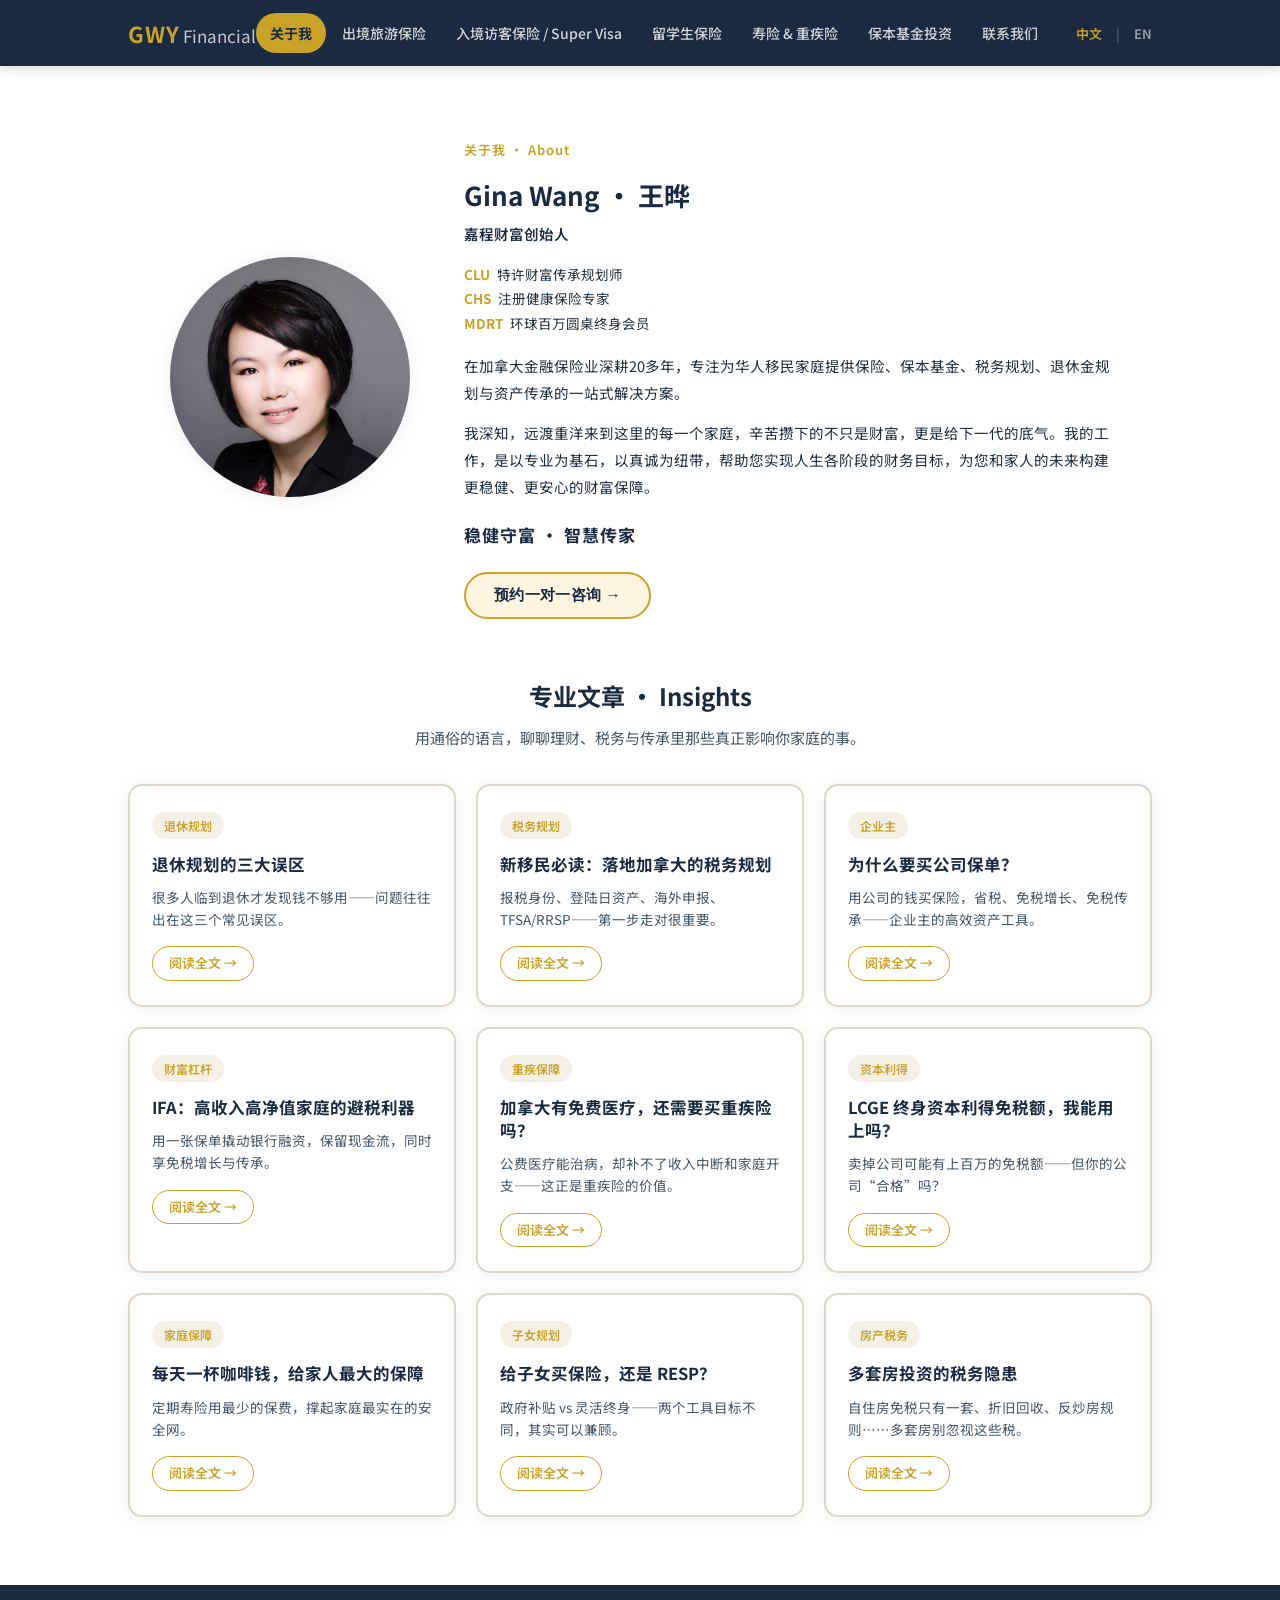
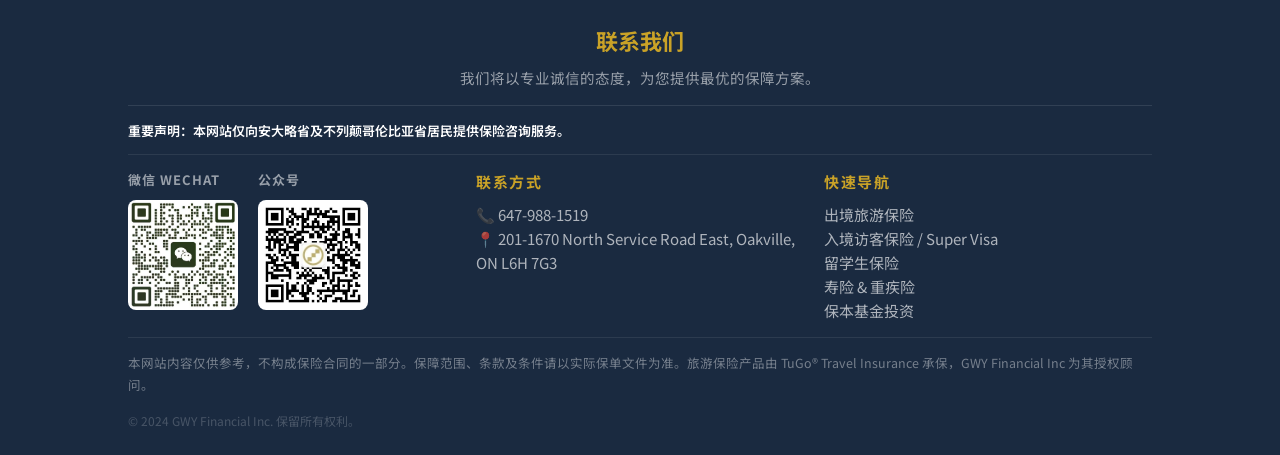
==== commit d4ccea40: "将「关于我」设为网站打开页 - about.html ↔ index.html 对调：关于我成为首页，原产品页改名 services.html - 修正双向导航/页脚链接（产品弹窗指向 service" ====
--- a/about.html
+++ b/about.html
@@ -2,516 +2,12 @@
 <html lang="zh-CN">
 <head>
   <meta charset="UTF-8" />
-  <meta name="viewport" content="width=device-width, initial-scale=1.0" />
-  <title>关于我 | GWY Financial Inc</title>
-  <meta name="description" content="嘉程财富 GWY Financial Inc 创始人 Gina Wang —— 为华人移民家庭提供保险理财、保本基金、税务规划、退休金规划与资产传承的一站式服务。" />
-  <link rel="stylesheet" href="styles.css?v=6" />
-  <link rel="preconnect" href="https://fonts.googleapis.com" />
-  <link href="https://fonts.googleapis.com/css2?family=Noto+Sans+SC:wght@300;400;500;700&family=Inter:wght@300;400;500;600;700&display=swap" rel="stylesheet" />
+  <title>GWY Financial Inc</title>
+  <link rel="canonical" href="https://gwyfinancial.ca/" />
+  <meta http-equiv="refresh" content="0; url=/" />
+  <script>location.replace('/');</script>
 </head>
 <body>
-
-<!-- ========== HEADER ========== -->
-<header class="site-header">
-  <div class="container header-inner">
-    <a href="index.html" class="logo">
-      <span class="logo-gwy">GWY</span><span class="logo-fin"> Financial</span>
-    </a>
-    <button class="nav-toggle" aria-label="菜单" onclick="toggleNav()">&#9776;</button>
-    <nav class="main-nav" id="mainNav">
-      <a href="about.html" class="active" data-i18n="nav.about">关于我</a>
-      <a href="index.html#modal-travel"  data-i18n="nav.outbound">出境旅游保险</a>
-      <a href="index.html#modal-inbound" data-i18n="nav.inbound">入境访客保险 / Super Visa</a>
-      <a href="index.html#modal-student" data-i18n="nav.student">留学生保险</a>
-      <a href="index.html#modal-life"    data-i18n="nav.life">寿险 &amp; 重疾险</a>
-      <a href="index.html#modal-gif"     data-i18n="nav.gif">保本基金投资</a>
-      <a href="#contact-footer" data-i18n="nav.contact">联系我们</a>
-    </nav>
-    <div class="lang-toggle">
-      <button id="btn-zh" class="lang-btn active" onclick="setLang('zh')">中文</button>
-      <span class="lang-sep">|</span>
-      <button id="btn-en" class="lang-btn"        onclick="setLang('en')">EN</button>
-    </div>
-  </div>
-</header>
-
-<!-- ========== ABOUT / 个人介绍 ========== -->
-<section class="section about-section" id="about">
-  <div class="container">
-    <div class="about-grid">
-      <div class="about-photo no-photo">
-        <img src="advisor-photo.jpg" alt="顾问照片"
-             onload="this.parentNode.classList.remove('no-photo')"
-             onerror="this.remove()" />
-        <span class="about-photo-ph" data-i18n="about.photo.ph">在此放置您的照片<br/>advisor-photo.jpg</span>
-      </div>
-      <div class="about-bio">
-        <span class="about-eyebrow" data-i18n="about.eyebrow">关于我 · About</span>
-        <h2 data-i18n="about.name">Gina Wang · 王晔</h2>
-        <p class="about-title" data-i18n="about.title">嘉程财富创始人</p>
-        <ul class="about-creds">
-          <li data-i18n="about.cred1"><strong>CLU</strong> 特许财富传承规划师</li>
-          <li data-i18n="about.cred2"><strong>CHS</strong> 注册健康保险专家</li>
-          <li data-i18n="about.cred3"><strong>MDRT</strong> 环球百万圆桌终身会员</li>
-        </ul>
-        <p data-i18n="about.p1">在加拿大金融保险业深耕20多年，专注为华人移民家庭提供保险、保本基金、税务规划、退休金规划与资产传承的一站式解决方案。</p>
-        <p data-i18n="about.p2">我深知，远渡重洋来到这里的每一个家庭，辛苦攒下的不只是财富，更是给下一代的底气。我的工作，是以专业为基石，以真诚为纽带，帮助您实现人生各阶段的财务目标，为您和家人的未来构建更稳健、更安心的财富保障。</p>
-        <p class="about-slogan" data-i18n="about.slogan">稳健守富 · 智慧传家</p>
-        <div class="about-contact">
-          <button type="button" class="btn btn-primary" data-i18n="about.cta" onclick="document.getElementById('aboutReveal').classList.toggle('show')">预约一对一咨询 →</button>
-          <div class="about-reveal" id="aboutReveal">
-            <a href="tel:6479881519" class="about-phone">📞 647-988-1519</a>
-            <div class="about-wechat">
-              <img src="wechat-qr.png" alt="微信二维码" />
-              <span data-i18n="about.wechat">微信扫码联系</span>
-            </div>
-          </div>
-        </div>
-      </div>
-    </div>
-
-    <div class="about-articles">
-      <h3 data-i18n="about.articles.h">专业文章 · Insights</h3>
-      <p class="section-sub" data-i18n="about.articles.sub">用通俗的语言，聊聊理财、税务与传承里那些真正影响你家庭的事。</p>
-      <div class="article-cards-grid">
-
-        <div class="article-tile" onclick="openModal('modal-art1')">
-          <div class="article-tag" data-i18n="about.art1.tag">退休规划</div>
-          <h4 data-i18n="about.art1.t">退休规划的三大误区</h4>
-          <p data-i18n="about.art1.p">很多人临到退休才发现钱不够用——问题往往出在这三个常见误区。</p>
-          <span class="tile-cta" data-i18n="about.art.cta">阅读全文 →</span>
-        </div>
-
-        <div class="article-tile" onclick="openModal('modal-art2')">
-          <div class="article-tag" data-i18n="about.art2.tag">税务规划</div>
-          <h4 data-i18n="about.art2.t">新移民必读：落地加拿大的税务规划</h4>
-          <p data-i18n="about.art2.p">报税身份、登陆日资产、海外申报、TFSA/RRSP——第一步走对很重要。</p>
-          <span class="tile-cta" data-i18n="about.art.cta">阅读全文 →</span>
-        </div>
-
-        <div class="article-tile" onclick="openModal('modal-art3')">
-          <div class="article-tag" data-i18n="about.art3.tag">企业主</div>
-          <h4 data-i18n="about.art3.t">为什么要买公司保单？</h4>
-          <p data-i18n="about.art3.p">用公司的钱买保险，省税、免税增长、免税传承——企业主的高效资产工具。</p>
-          <span class="tile-cta" data-i18n="about.art.cta">阅读全文 →</span>
-        </div>
-
-        <div class="article-tile" onclick="openModal('modal-art4')">
-          <div class="article-tag" data-i18n="about.art4.tag">财富杠杆</div>
-          <h4 data-i18n="about.art4.t">IFA：高收入高净值家庭的避税利器</h4>
-          <p data-i18n="about.art4.p">用一张保单撬动银行融资，保留现金流，同时享免税增长与传承。</p>
-          <span class="tile-cta" data-i18n="about.art.cta">阅读全文 →</span>
-        </div>
-
-        <div class="article-tile" onclick="openModal('modal-art5')">
-          <div class="article-tag" data-i18n="about.art5.tag">重疾保障</div>
-          <h4 data-i18n="about.art5.t">加拿大有免费医疗，还需要买重疾险吗？</h4>
-          <p data-i18n="about.art5.p">公费医疗能治病，却补不了收入中断和家庭开支——这正是重疾险的价值。</p>
-          <span class="tile-cta" data-i18n="about.art.cta">阅读全文 →</span>
-        </div>
-
-        <div class="article-tile" onclick="openModal('modal-art6')">
-          <div class="article-tag" data-i18n="about.art6.tag">资本利得</div>
-          <h4 data-i18n="about.art6.t">LCGE 终身资本利得免税额，我能用上吗？</h4>
-          <p data-i18n="about.art6.p">卖掉公司可能有上百万的免税额——但你的公司“合格”吗？</p>
-          <span class="tile-cta" data-i18n="about.art.cta">阅读全文 →</span>
-        </div>
-
-        <div class="article-tile" onclick="openModal('modal-art7')">
-          <div class="article-tag" data-i18n="about.art7.tag">家庭保障</div>
-          <h4 data-i18n="about.art7.t">每天一杯咖啡钱，给家人最大的保障</h4>
-          <p data-i18n="about.art7.p">定期寿险用最少的保费，撑起家庭最实在的安全网。</p>
-          <span class="tile-cta" data-i18n="about.art.cta">阅读全文 →</span>
-        </div>
-
-        <div class="article-tile" onclick="openModal('modal-art8')">
-          <div class="article-tag" data-i18n="about.art8.tag">子女规划</div>
-          <h4 data-i18n="about.art8.t">给子女买保险，还是 RESP？</h4>
-          <p data-i18n="about.art8.p">政府补贴 vs 灵活终身——两个工具目标不同，其实可以兼顾。</p>
-          <span class="tile-cta" data-i18n="about.art.cta">阅读全文 →</span>
-        </div>
-
-        <div class="article-tile" onclick="openModal('modal-art9')">
-          <div class="article-tag" data-i18n="about.art9.tag">房产税务</div>
-          <h4 data-i18n="about.art9.t">多套房投资的税务隐患</h4>
-          <p data-i18n="about.art9.p">自住房免税只有一套、折旧回收、反炒房规则……多套房别忽视这些税。</p>
-          <span class="tile-cta" data-i18n="about.art.cta">阅读全文 →</span>
-        </div>
-
-      </div>
-    </div>
-  </div>
-</section>
-
-<!-- ========== FOOTER ========== -->
-<footer class="site-footer" id="contact-footer">
-  <div class="container footer-inner">
-    <div class="footer-advisor">
-      <h3 data-i18n="footer.adv.h3">请联系您的顾问 | Contact Your Advisor</h3>
-      <p data-i18n="footer.adv.p">我们将以专业诚信的态度，为您提供最优的保障方案。</p>
-    </div>
-    <p class="footer-disclaimer-highlight" data-i18n="footer.disclaimer">重要声明：本网站仅向安大略省及不列颠哥伦比亚省居民提供保险咨询服务。</p>
-    <div class="footer-grid">
-      <div class="footer-col">
-        <div class="qr-row">
-          <div class="qr-item">
-            <h4 data-i18n="footer.wechat">微信 WeChat</h4>
-            <img src="wechat-qr.png" alt="微信二维码" class="qr-img" />
-          </div>
-          <div class="qr-item">
-            <h4>公众号</h4>
-            <img src="official-qr.png" alt="公众号二维码" class="qr-img" />
-          </div>
-        </div>
-      </div>
-      <div class="footer-col">
-        <h4 data-i18n="footer.ct.h4">联系方式</h4>
-        <p>📞 <a href="tel:6479881519">647-988-1519</a></p>
-        <p>📍 201-1670 North Service Road East, Oakville, ON L6H 7G3</p>
-      </div>
-      <div class="footer-col">
-        <h4 data-i18n="footer.nav.h4">快速导航</h4>
-        <p><a href="index.html#modal-travel"  data-i18n="nav.outbound">出境旅游保险</a></p>
-        <p><a href="index.html#modal-inbound" data-i18n="nav.inbound">入境访客保险 / Super Visa</a></p>
-        <p><a href="index.html#modal-student" data-i18n="nav.student">留学生保险</a></p>
-        <p><a href="index.html#modal-life"    data-i18n="nav.life">寿险 &amp; 重疾险</a></p>
-        <p><a href="index.html#modal-gif"     data-i18n="tile.gif.h">保本基金投资</a></p>
-      </div>
-    </div>
-    <div class="footer-legal">
-      <p data-i18n="footer.legal"></p>
-      <p style="margin-top:14px;font-size:12px;opacity:.5" data-i18n="footer.copy">© 2024 GWY Financial Inc. 保留所有权利。</p>
-    </div>
-  </div>
-</footer>
-
-<!-- MODAL OVERLAY -->
-<div class="modal-overlay" id="modalOverlay" onclick="closeModal()"></div>
-
-<!-- ── ARTICLE MODALS ── -->
-<div class="modal" id="modal-art1" role="dialog" aria-modal="true">
-  <div class="modal-header">
-    <h2 data-i18n="about.art1.t">退休规划的三大误区</h2>
-    <button class="modal-close" onclick="closeModal()" aria-label="关闭">✕</button>
-  </div>
-  <div class="modal-body article-body">
-    <p class="article-lead">退休规划，不是退休前才该做的事。下面这三个误区，几乎每个家庭都踩过——越早避开，退休生活越从容。</p>
-
-    <h4>误区一：靠政府福利就够养老</h4>
-    <p>很多人以为有 CPP（养老金）和 OAS（老年金）就能安心退休。事实上，这两项加起来通常只能替代退休前收入的 <strong>30%–40%</strong>，远不足以维持原有的生活水平。</p>
-    <p>更要注意 OAS 的“回拨”（Clawback）：当你的退休净收入超过约 $90,000，OAS 就会被逐步扣减，收入越高，能拿到的越少。</p>
-
-    <h4>误区二：RRSP 存得越多越好</h4>
-    <p>RRSP 是“延税”，不是“免税”。供款时能减税，但退休提取时 <strong>100% 计为收入</strong>，可能把你推到更高税阶，甚至触发 OAS 回拨。</p>
-    <ul>
-      <li>聪明的做法是 <strong>RRSP / TFSA / 非注册账户</strong> 三者搭配；</li>
-      <li>让未来的提取在不同税务“口袋”之间灵活调配，整体税负更低。</li>
-    </ul>
-
-    <h4>误区三：退休了就该把钱全放进 GIC / 现金</h4>
-    <p>退休后你可能还要再花 25–30 年，通胀会持续侵蚀购买力。完全保守反而带来“长寿风险”——钱比人先花完。适度的稳健增长，依然必要。</p>
-
-    <h4>解决方案：两个免税退休金工具</h4>
-    <p>避开误区之后，这两个工具特别适合用来打造退休后的“免税现金流”：</p>
-    <ul>
-      <li><strong>TFSA（免税储蓄账户）</strong>：账户内投资的增长与取款<strong>全程免税</strong>；退休后提取不计为应税收入，既不会推高税阶，也不触发 OAS 回拨——是退休现金流里最灵活的“免税口袋”。</li>
-      <li><strong>分红储蓄保险（参与型分红保险）</strong>：保单现金价值长期<strong>免税复利</strong>增长；退休后可通过保单贷款 / 提取，获得稳定的“免税”补充收入，而不增加应税收入；同时还附带终身寿险保障与财富传承功能，一举多得。</li>
-    </ul>
-    <p>一句话：想退休后“少缴税、多到手”，<strong>TFSA</strong> 与<strong>分红储蓄保险</strong>是打造免税退休金的两大利器。</p>
-
-    <p class="article-disclaimer">※ 本文仅作一般信息参考，不构成具体的税务、法律或投资建议。请结合自身情况咨询专业顾问。</p>
-  </div>
-</div>
-
-<div class="modal" id="modal-art2" role="dialog" aria-modal="true">
-  <div class="modal-header">
-    <h2 data-i18n="about.art2.t">新移民必读：落地加拿大的税务规划</h2>
-    <button class="modal-close" onclick="closeModal()" aria-label="关闭">✕</button>
-  </div>
-  <div class="modal-body article-body">
-    <p class="article-lead">从登陆加拿大那一刻起，你就可能成为“全球征税”的税务居民。落地前后做对几件事，能为未来省下一大笔税。</p>
-
-    <h4>1. 你是“税务居民”吗？</h4>
-    <p>加拿大对税务居民按<strong>全球收入</strong>征税——全世界的收入都要申报。判断依据是“居住联系”（住所、配偶子女、经济社会联系），而不只是身份或停留天数。</p>
-
-    <h4>2. 登陆日的“视同购买”——最容易被忽略的省税点</h4>
-    <p>成为税务居民当天，你的海外资产被<strong>“视同按当日公允市值买入”</strong>。也就是说，登陆<strong>之前</strong>的增值，加拿大不征税。</p>
-    <ul>
-      <li>务必保留登陆日各项资产（房产、股票等）的市值证明；</li>
-      <li>将来出售时以此为成本基准，避免把登陆前的增值也算进来多缴税。</li>
-    </ul>
-
-    <h4>3. 海外资产申报 T1135</h4>
-    <p>海外资产成本合计超过 <strong>CAD $100,000</strong>，每年须随报税申报 T1135 表。漏报罚款很重，别忽视。</p>
-
-    <h4>4. 用足免税 / 延税账户</h4>
-    <ul>
-      <li><strong>TFSA</strong>：增长与取款全免税；</li>
-      <li><strong>RRSP</strong>：供款减税、延税增长；</li>
-      <li><strong>FHSA</strong>：首次购房，减税又免税；</li>
-      <li><strong>RESP</strong>：子女教育，政府还有补贴。</li>
-    </ul>
-
-    <h4>5. 第一年就报税</h4>
-    <p>即使第一年没有收入，也建议报税：可激活 GST/HST 退税、子女福利（CCB）等。</p>
-
-    <p class="article-disclaimer">※ 本文仅作一般信息参考，不构成具体的税务、法律或投资建议。请结合自身情况咨询专业顾问。</p>
-  </div>
-</div>
-
-<div class="modal" id="modal-art3" role="dialog" aria-modal="true">
-  <div class="modal-header">
-    <h2 data-i18n="about.art3.t">为什么要买公司保单？</h2>
-    <button class="modal-close" onclick="closeModal()" aria-label="关闭">✕</button>
-  </div>
-  <div class="modal-body article-body">
-    <p class="article-lead">对企业主来说，“用公司买还是用个人买保险”，是一个常被忽略、却能差出很多税的决定。把人寿保险放进公司，往往是更高效的选择。</p>
-
-    <h4>1. 用“更便宜”的钱缴保费</h4>
-    <p>公司利润的税率通常低于个人最高税率。用公司的钱缴保费，等于用<strong>成本更低的资金</strong>买同一份保障；若先把钱分红到个人再买，得先缴一道个人所得税。</p>
-
-    <h4>2. 保单内免税增长，还不挤占小企业低税率</h4>
-    <ul>
-      <li>永久寿险保单内的现金价值<strong>免税复利</strong>增长；</li>
-      <li>公司里普通投资的被动收入过高（超过 $50,000/年）会侵蚀小企业低税率额度（SBD）；</li>
-      <li>而保险内的增长<strong>不计入</strong>这块，帮你守住公司的低税率。</li>
-    </ul>
-
-    <h4>3. 身故赔付经 CDA 免税传承</h4>
-    <p>公司收到的身故赔付，扣除保单成本基础（ACB）后的部分会进入<strong>资本股息账户（CDA）</strong>，可作为资本股息<strong>免税</strong>派发给股东或继承人——让公司里“被困住”的财富，以免税方式传给下一代。</p>
-
-    <h4>4. 它还能解决这些问题</h4>
-    <ul>
-      <li><strong>关键人保障</strong>：核心股东 / 高管身故，赔付帮公司渡过过渡期；</li>
-      <li><strong>股东买断协议（Buy-Sell）</strong>：合伙人一方身故，用赔付收购其股份，避免家族与公司纠纷；</li>
-      <li><strong>流动性</strong>：用保单现金价值做抵押贷款（如 IFA），保留资金继续投资或经营。</li>
-    </ul>
-
-    <h4>适合谁？</h4>
-    <ul>
-      <li>有盈利、且短期用不到全部利润的公司；</li>
-      <li>希望税务高效地积累与传承财富的股东；</li>
-      <li>有合伙人、需要安排股权传承的企业。</li>
-    </ul>
-
-    <p>一句话：公司保单不只是“保障”，更是企业主<strong>省税、增值、传承</strong>三合一的财务工具。</p>
-
-    <p class="article-disclaimer">※ 本文仅作一般信息参考，不构成具体的税务、法律或投资建议。请结合自身情况咨询专业顾问。</p>
-  </div>
-</div>
-
-<div class="modal" id="modal-art4" role="dialog" aria-modal="true">
-  <div class="modal-header">
-    <h2 data-i18n="about.art4.t">IFA：高收入高净值家庭的避税利器</h2>
-    <button class="modal-close" onclick="closeModal()" aria-label="关闭">✕</button>
-  </div>
-  <div class="modal-body article-body">
-    <p class="article-lead">IFA（Immediate Financing Arrangement，即时融资安排）在高收入、高净值人群中越来越受欢迎——用<strong>一张永久寿险</strong>，同时实现保障、免税增长、税务优化与现金流保留。</p>
-
-    <h4>它是怎么运作的？</h4>
-    <ul>
-      <li>购买一份永久型（分红）人寿保险，缴入较大保费；</li>
-      <li>以保单的现金价值作抵押，向银行<strong>贷款</strong>，把大部分资金“拿回来”继续投资或投入生意；</li>
-      <li>保单内的现金价值持续<strong>免税复利</strong>增长；</li>
-      <li>若贷款用于赚取收入，贷款利息（有时还有部分保费成本）可能<strong>税前抵扣</strong>；</li>
-      <li>身故时，赔付先偿还贷款，剩余部分（公司持有时）通过 CDA 免税传承给家人。</li>
-    </ul>
-
-    <h4>适合谁？</h4>
-    <ul>
-      <li>持续高收入、现金流稳定；</li>
-      <li>名下或公司有可投资的资金需求；</li>
-      <li>能理解并承受杠杆与利率波动。</li>
-    </ul>
-
-    <h4>要注意什么？</h4>
-    <p>这是<strong>杠杆策略</strong>，受利率与保单表现影响，必须由专业团队（顾问 + 会计师）共同设计并持续跟踪。</p>
-
-    <p>一句话：IFA 不是“避税魔法”，而是把<strong>保险、信贷、投资</strong>三者结合的高级现金流与税务工具。</p>
-
-    <p class="article-disclaimer">※ 本文仅作一般信息参考，不构成具体的税务、法律或投资建议。请结合自身情况咨询专业顾问。</p>
-  </div>
-</div>
-
-<div class="modal" id="modal-art5" role="dialog" aria-modal="true">
-  <div class="modal-header">
-    <h2 data-i18n="about.art5.t">加拿大有免费医疗，还需要买重疾险吗？</h2>
-    <button class="modal-close" onclick="closeModal()" aria-label="关闭">✕</button>
-  </div>
-  <div class="modal-body article-body">
-    <p class="article-lead">很多新移民觉得“加拿大看病免费，重疾险没必要”。但公费医疗治的是“病”，补不了“病带来的经济损失”。</p>
-
-    <h4>公费医疗不覆盖什么？</h4>
-    <ul>
-      <li>患病期间无法工作的<strong>收入损失</strong>；</li>
-      <li>房贷、车贷、孩子学费等照常要还的开支；</li>
-      <li>部分自费药物、私立康复 / 护理、海外就医、第二医疗意见；</li>
-      <li>家人为照顾你而停工的损失。</li>
-    </ul>
-
-    <h4>重疾险补的正是这一块</h4>
-    <ul>
-      <li>一旦确诊合同约定的重大疾病（癌症、心梗、中风等），<strong>一次性赔付一笔免税现金</strong>；</li>
-      <li>这笔钱用途完全自由——补收入、还贷款、请护工、出国治疗都行；</li>
-      <li>让你能安心养病，而不是一边治病一边为钱发愁。</li>
-    </ul>
-
-    <h4>一个简单的算法</h4>
-    <p>假设家庭月开支 $8,000，一场大病康复期 2 年，仅生活开支就约 <strong>$192,000</strong>——这还没算收入中断的部分。</p>
-
-    <p>一句话：公费医疗保你“<strong>治得起病</strong>”，重疾险保你“<strong>病得起</strong>”。两者不是替代，而是互补。</p>
-
-    <p class="article-disclaimer">※ 本文仅作一般信息参考，不构成具体的税务、法律或投资建议。请结合自身情况咨询专业顾问。</p>
-  </div>
-</div>
-
-<div class="modal" id="modal-art6" role="dialog" aria-modal="true">
-  <div class="modal-header">
-    <h2 data-i18n="about.art6.t">LCGE 终身资本利得免税额，我能用上吗？</h2>
-    <button class="modal-close" onclick="closeModal()" aria-label="关闭">✕</button>
-  </div>
-  <div class="modal-body article-body">
-    <p class="article-lead">如果你拥有一家公司，将来卖掉股份时，可能有一笔<strong>上百万</strong>的“终身资本利得免税额”（LCGE）——但前提是你的公司“合格”。</p>
-
-    <h4>LCGE 是什么？</h4>
-    <p>出售“合格小企业公司股份（QSBC）”或合格农场 / 渔业资产时，每人可享有一笔终身资本利得免税额（2026 年起约 <strong>CAD $1.275M</strong>）。用好它，卖公司时这部分增值可以<strong>完全免税</strong>。</p>
-
-    <h4>怎样才算“合格”？（QSBC 三大测试，简化版）</h4>
-    <ul>
-      <li>公司是<strong>加拿大控股私人公司（CCPC）</strong>；</li>
-      <li>出售时，90% 以上资产用于在加拿大<strong>积极经营</strong>业务；</li>
-      <li>出售前 24 个月内，50% 以上资产持续用于积极经营，且股份由你或关联人持有。</li>
-    </ul>
-
-    <h4>常见“踩雷”点</h4>
-    <p>公司里囤积太多闲置现金 / 投资（被动资产），会让股份“不合格”——往往需要提前做“净化（Purification）”，而这些动作通常要在出售前 <strong>2 年</strong>就开始布局。</p>
-
-    <h4>能“倍增”吗？</h4>
-    <p>通过让配偶、子女（或家庭信托）合理持股，多个家庭成员可各自动用一份 LCGE，进一步放大免税额度。</p>
-
-    <p>一句话：LCGE 是企业主退出时最大的省税机会之一，但“合格”与“倍增”都需要提前 2 年以上规划。</p>
-
-    <p class="article-disclaimer">※ 本文仅作一般信息参考，不构成具体的税务、法律或投资建议。请结合自身情况咨询专业顾问。</p>
-  </div>
-</div>
-
-<div class="modal" id="modal-art7" role="dialog" aria-modal="true">
-  <div class="modal-header">
-    <h2 data-i18n="about.art7.t">每天一杯咖啡钱，给家人最大的保障</h2>
-    <button class="modal-close" onclick="closeModal()" aria-label="关闭">✕</button>
-  </div>
-  <div class="modal-body article-body">
-    <p class="article-lead">每天一杯咖啡的钱，可能就足以为家人撑起一张几十万的保障网——这就是定期寿险（Term Life）的魅力。</p>
-
-    <h4>什么是定期寿险？</h4>
-    <p>在你选定的期限内（如 10、20、30 年），若不幸身故，受益人将获得一笔<strong>免税</strong>赔偿金。它的特点是：<strong>保费低、保额高</strong>，专注做“纯保障”。</p>
-
-    <h4>为什么说“一杯咖啡钱”？</h4>
-    <ul>
-      <li>趁年轻、健康投保，保费可以非常低；</li>
-      <li>举例：30 多岁、健康的投保人，几十万的保额，每天可能只相当于一杯咖啡的花费；</li>
-      <li>用最少的钱，买到家庭最需要的那份安心。</li>
-    </ul>
-
-    <h4>这笔保障能做什么？</h4>
-    <p>一旦家庭经济支柱不在，赔付金可以：</p>
-    <ul>
-      <li>还清房贷、车贷，保住家庭的房子；</li>
-      <li>支付孩子的教育和成长费用；</li>
-      <li>覆盖几年的家庭日常开支，让家人有喘息和重新安排生活的时间。</li>
-    </ul>
-
-    <h4>谁最需要？</h4>
-    <ul>
-      <li>上有老下有小、收入是家庭主力；</li>
-      <li>背着房贷、车贷等长期负债；</li>
-      <li>预算有限，但想先把“万一”的风险兜住。</li>
-    </ul>
-
-    <h4>还有一个隐藏优势</h4>
-    <p>很多定期寿险可在一定年限内<strong>免体检转换</strong>为永久寿险——先用低保费锁定保障，将来需要时再升级，不必担心届时健康变化而无法投保。</p>
-
-    <p>一句话：定期寿险不是为自己买的，而是为了“万一我不在了，家人还能好好生活”而买的。</p>
-
-    <p class="article-disclaimer">※ 本文仅作一般信息参考，不构成具体的税务、法律或投资建议。请结合自身情况咨询专业顾问。</p>
-  </div>
-</div>
-
-<div class="modal" id="modal-art8" role="dialog" aria-modal="true">
-  <div class="modal-header">
-    <h2 data-i18n="about.art8.t">给子女买保险，还是 RESP？</h2>
-    <button class="modal-close" onclick="closeModal()" aria-label="关闭">✕</button>
-  </div>
-  <div class="modal-body article-body">
-    <p class="article-lead">“给孩子存钱，是买保险还是开 RESP？”这其实不是非此即彼——两者目标不同，搞清楚再决定，甚至可以兼顾。</p>
-
-    <h4>RESP：为“上学”而生</h4>
-    <ul>
-      <li>政府补贴 CESG：供款的 20%，每年最高 $500，终身最高 $7,200；</li>
-      <li>账户内投资免税增长；</li>
-      <li>孩子读大专 / 大学时提取，以孩子较低的税率计税。</li>
-      <li>局限：主要用于继续教育；若孩子不升学，补贴要退回、增长部分提取还可能被加税；供款终身上限 $50,000。</li>
-    </ul>
-
-    <h4>儿童保险（永久寿险）：为“人生”做准备</h4>
-    <ul>
-      <li>趁孩子年幼、健康，用极低保费锁定<strong>终身可保性</strong>（将来即使生病也有保障）；</li>
-      <li>保单现金价值免税增长，未来可灵活用作首付、创业、补充教育金；</li>
-      <li>用途不限于读书，也不受“必须升学”约束。</li>
-    </ul>
-
-    <h4>怎么选？</h4>
-    <p>不必二选一。常见做法是：<strong>先用 RESP 拿足政府补贴</strong>，再用儿童保险做一份灵活、长期的财富储备，两者互补。</p>
-
-    <p>一句话：RESP 管“上学”，保险管“人生”——能兼顾，孩子的底气最足。</p>
-
-    <p class="article-disclaimer">※ 本文仅作一般信息参考，不构成具体的税务、法律或投资建议。请结合自身情况咨询专业顾问。</p>
-  </div>
-</div>
-
-<div class="modal" id="modal-art9" role="dialog" aria-modal="true">
-  <div class="modal-header">
-    <h2 data-i18n="about.art9.t">多套房投资的税务隐患</h2>
-    <button class="modal-close" onclick="closeModal()" aria-label="关闭">✕</button>
-  </div>
-  <div class="modal-body article-body">
-    <p class="article-lead">华人家庭爱以房产置业、投资，但“多套房”背后藏着不少容易被忽略的税务隐患。往往卖之前才发现，已经晚了。</p>
-
-    <h4>1. 自住房免税，只有一套</h4>
-    <p>“自住房资本利得豁免（PRE）”每个家庭每年只能指定<strong>一套</strong>房产享受免税。第二套、第三套出售时，增值部分要缴资本利得税。</p>
-
-    <h4>2. 出租房：资本利得 + 折旧回收</h4>
-    <ul>
-      <li>出售出租房时，增值的一部分要计入<strong>应税收入</strong>；</li>
-      <li>若你过去申报过房屋折旧（CCA），出售时还要做“折旧回收（Recapture）”，把之前抵扣的折旧补回来计税。</li>
-    </ul>
-
-    <h4>3. 频繁买卖可能被当成“生意”</h4>
-    <ul>
-      <li>短期买卖、装修转手（flipping）可能被 CRA 认定为<strong>经营收入</strong>，100% 计税，还可能涉及 GST/HST；</li>
-      <li>自 2023 年起的“反炒房规则”：持有不足 12 个月就出售的住宅，通常直接按营业收入征税（搬迁、离婚等特殊情形可豁免）。</li>
-    </ul>
-
-    <h4>4. 传承时的“视同出售”</h4>
-    <p>人离世时，名下房产被视同按市价处分，多套房可能一次性触发大笔资本利得税，给继承人带来现金压力。</p>
-
-    <h4>5. 海外房产也要申报</h4>
-    <p>持有成本超过 CAD $100,000 的海外房产，每年需申报 T1135；将来出售同样涉及加拿大税。</p>
-
-    <h4>几点建议</h4>
-    <ul>
-      <li>买入前就规划<strong>持有结构</strong>（个人 / 公司 / 信托）；</li>
-      <li>保留装修与持有成本凭证；</li>
-      <li>合理安排自住房的指定年份；</li>
-      <li>提前为传承可能产生的税款准备流动性（如人寿保险）。</li>
-    </ul>
-
-    <p>一句话：多套房的税，往往不在“买”时，而在“卖”和“传”时——提前规划才省心。</p>
-
-    <p class="article-disclaimer">※ 本文仅作一般信息参考，不构成具体的税务、法律或投资建议。请结合自身情况咨询专业顾问。</p>
-  </div>
-</div>
-
-<script src="scripts.js?v=6"></script>
+  正在跳转… <a href="/">点此进入 GWY Financial Inc</a>
 </body>
 </html>
